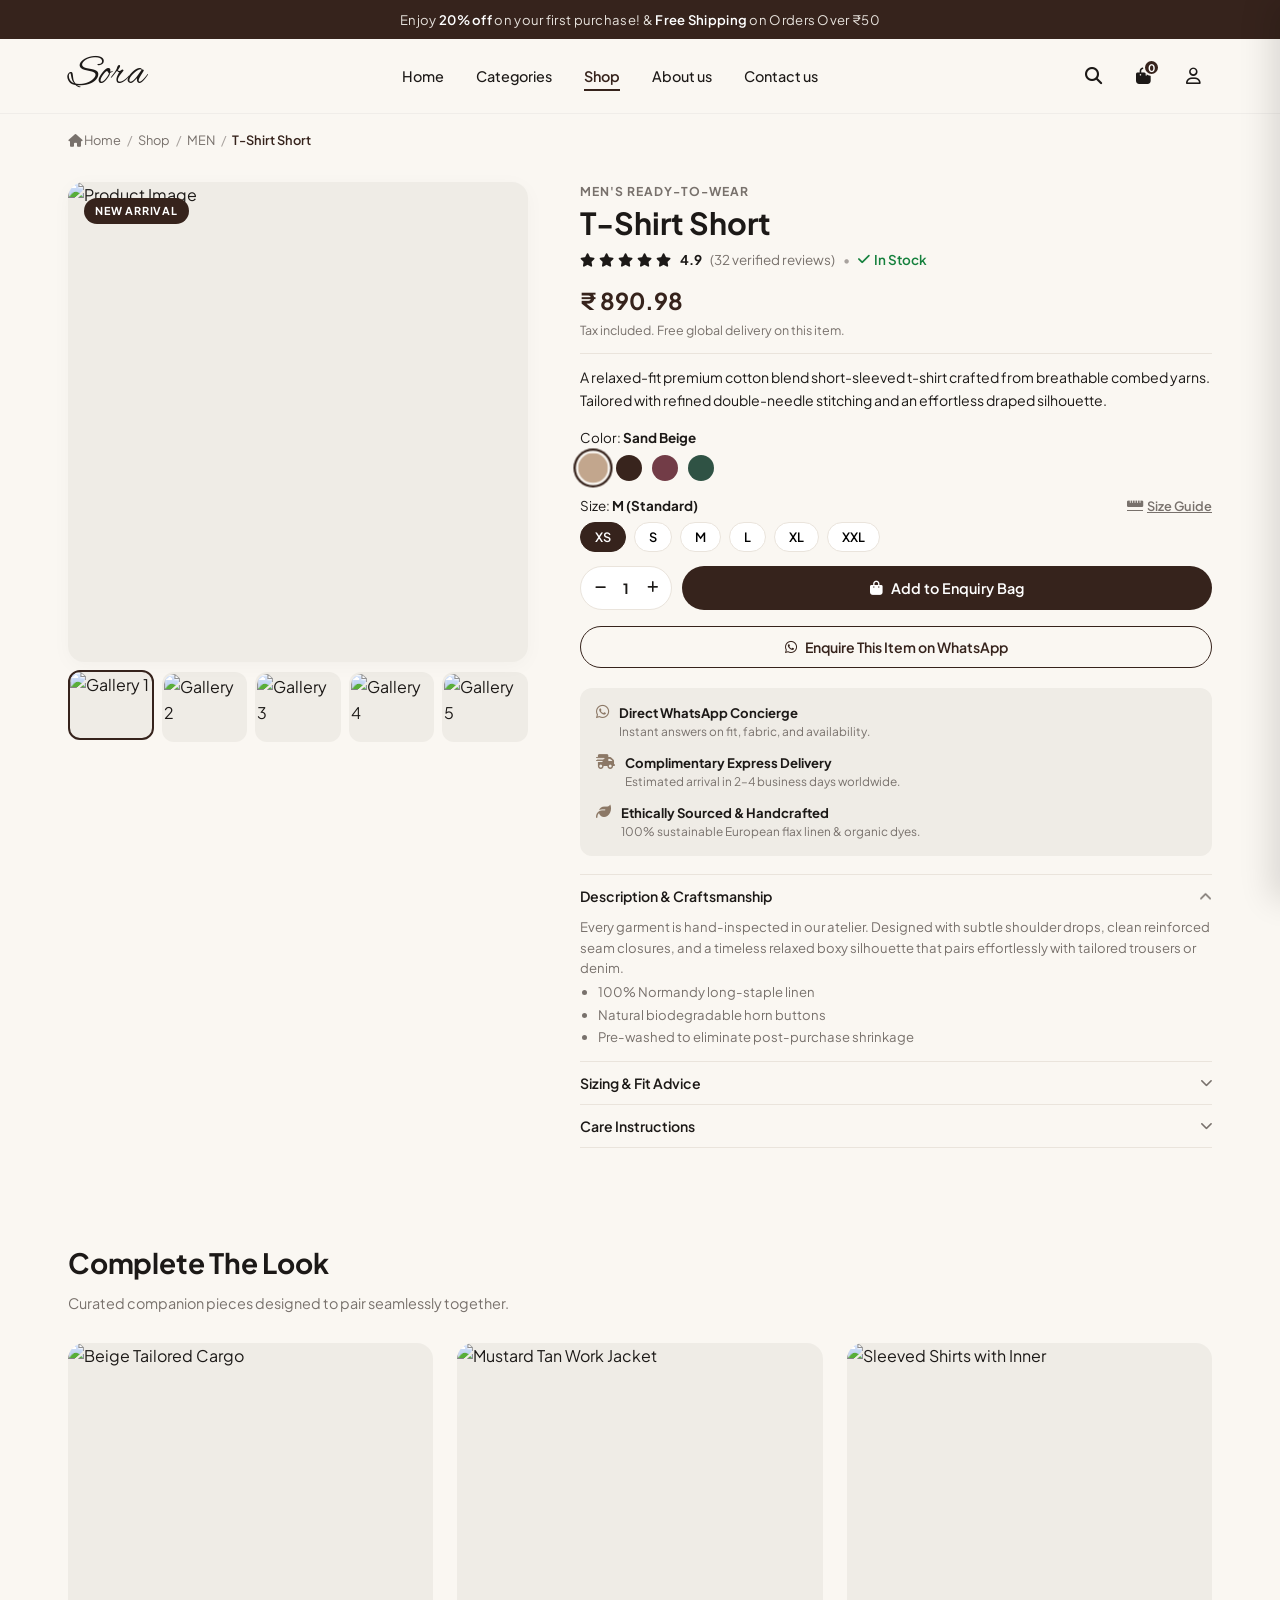
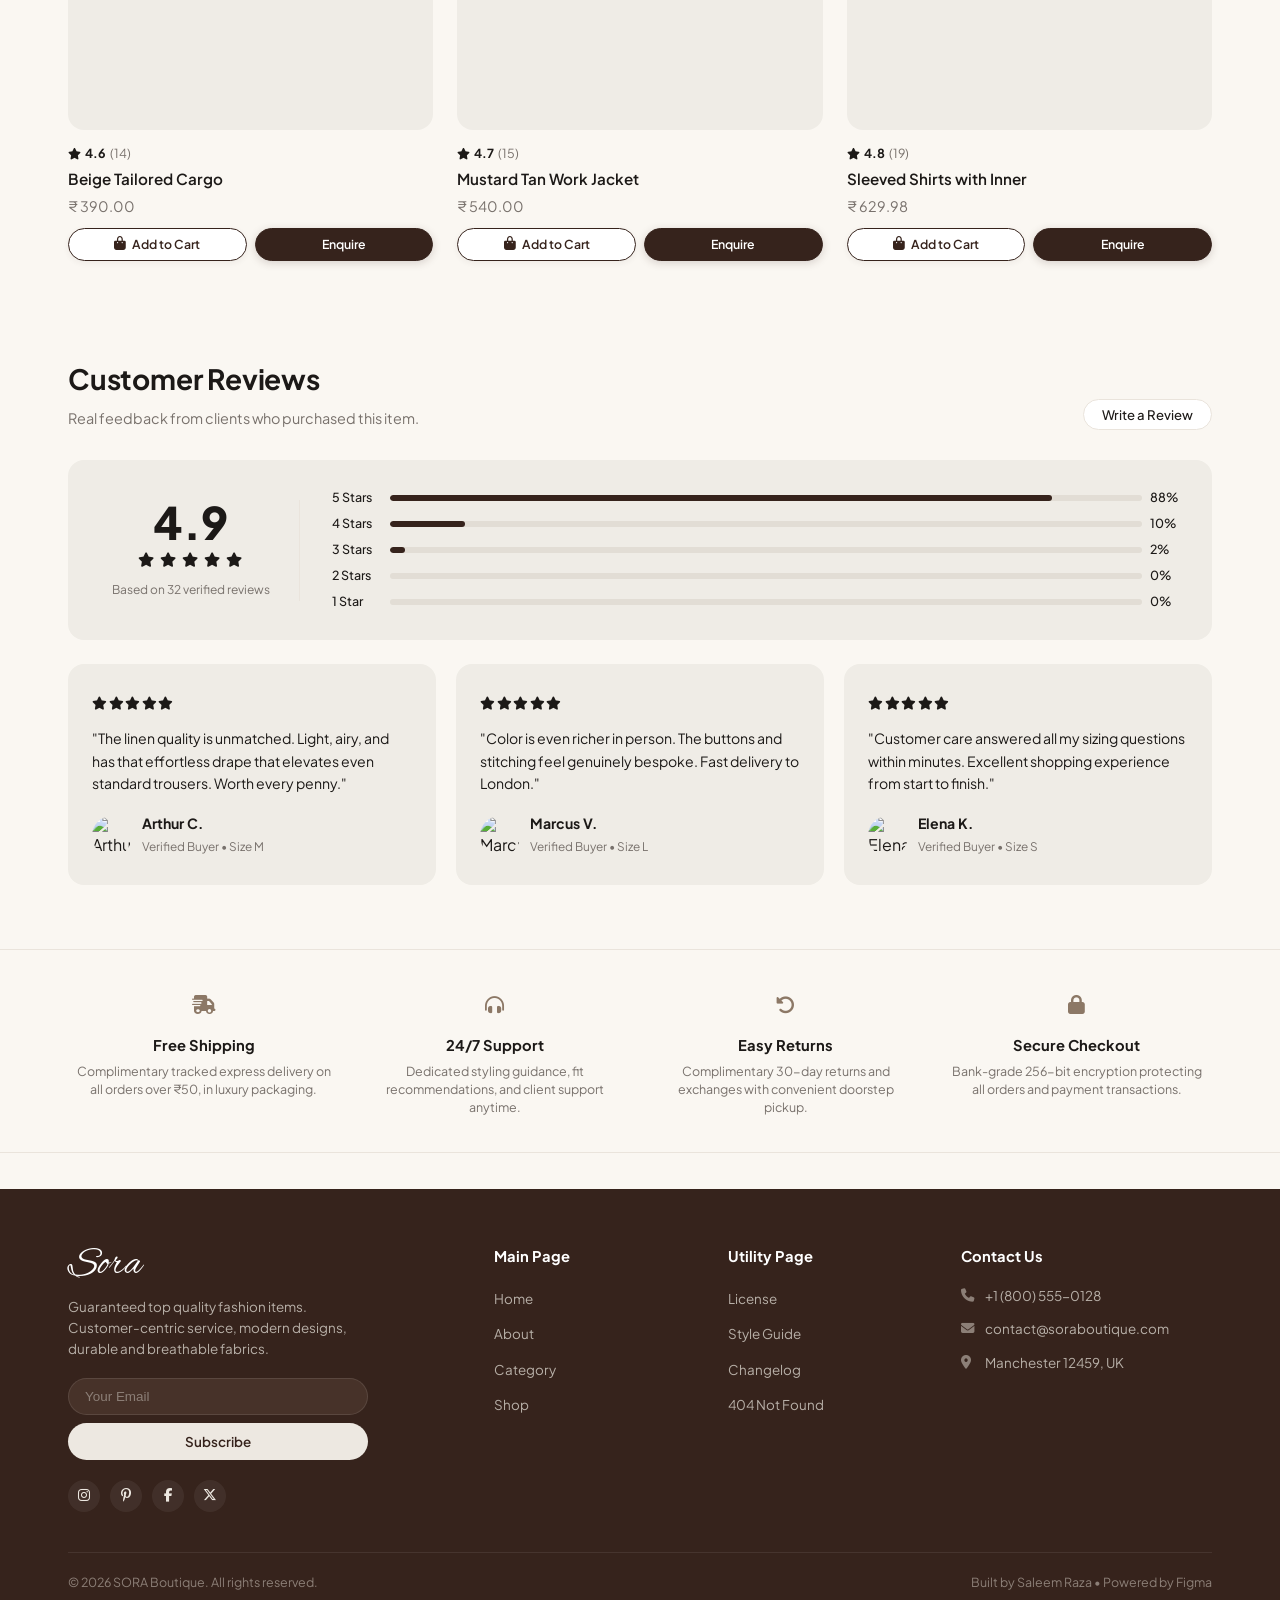
==== product-detail.html @ df6421f4 "Add files via upload" ====
<!DOCTYPE html>
<html lang="en">
<head>
  <meta charset="UTF-8" />
  <meta name="viewport" content="width=device-width, initial-scale=1.0" />
  <title>SORA | Product Details - Modern Apparel Boutique</title>
  
  <!-- Google Fonts: Plus Jakarta Sans & Alex Brush -->
  <link rel="preconnect" href="https://fonts.googleapis.com">
  <link rel="preconnect" href="https://fonts.gstatic.com" crossorigin>
  <link href="https://fonts.googleapis.com/css2?family=Plus+Jakarta+Sans:wght@300;400;500;600;700;800&family=Alex+Brush&display=swap" rel="stylesheet">
  
  <!-- FontAwesome -->
  <link rel="stylesheet" href="https://cdnjs.cloudflare.com/ajax/libs/font-awesome/6.5.1/css/all.min.css" />

  <link rel="stylesheet" href="style.css" />
</head>
<body>

  <!-- ================= TOP ANNOUNCEMENT BAR ================= -->
  <div class="announcement-bar">
    <p>Enjoy <strong>20% off</strong> on your first purchase! & <strong>Free Shipping</strong> on Orders Over ₹50</p>
  </div>

  <!-- ================= NAVBAR ================= -->
  <header class="site-header" id="siteHeader">
    <div class="container header-container">
      <!-- Logo -->
      <a href="index.html" class="brand-logo">
        <span class="logo-script">Sora</span>
      </a>

      <!-- Navigation Links -->
      <nav class="nav-menu" id="navMenu">
        <ul class="nav-list">
          <li><a href="index.html" class="nav-link">Home</a></li>
          <li><a href="shop.html?category=all" class="nav-link">Categories</a></li>
          <li><a href="shop.html" class="nav-link active">Shop</a></li>
          <li><a href="index.html#about" class="nav-link">About us</a></li>
          <li><a href="index.html#contact" class="nav-link">Contact us</a></li>
        </ul>
      </nav>

      <!-- Nav Actions -->
      <div class="header-actions">
        <button class="action-btn" id="searchToggleBtn" title="Search" aria-label="Search">
          <i class="fa-solid fa-magnifying-glass"></i>
        </button>
        <button class="action-btn cart-btn" id="cartToggleBtn" title="Product Enquiry Bag" aria-label="Enquiry Bag">
          <i class="fa-solid fa-bag-shopping"></i>
          <span class="badge-count cart-count" id="cartCountBadge">0</span>
        </button>
        <button class="action-btn" title="Account" aria-label="Account" onclick="showToast('Account portal coming soon')">
          <i class="fa-regular fa-user"></i>
        </button>
        <button class="mobile-menu-toggle" id="mobileMenuToggle" aria-label="Toggle Menu">
          <i class="fa-solid fa-bars"></i>
        </button>
      </div>
    </div>
  </header>

  <main>
    <!-- ================= BREADCRUMBS ================= -->
    <div class="container">
      <div class="breadcrumb pdp-breadcrumb">
        <a href="index.html"><i class="fa-solid fa-house"></i> Home</a>
        <span class="breadcrumb-sep">/</span>
        <a href="shop.html">Shop</a>
        <span class="breadcrumb-sep">/</span>
        <span class="breadcrumb-category" id="pdpBreadcrumbCat">Apparel</span>
        <span class="breadcrumb-sep">/</span>
        <span class="breadcrumb-current" id="pdpBreadcrumbTitle">Product Name</span>
      </div>
    </div>

    <!-- ================= MAIN PRODUCT DETAIL SECTION ================= -->
    <section class="pdp-main-section">
      <div class="container">
        <div class="pdp-layout-grid">
          
          <!-- LEFT: PRODUCT GALLERY -->
          <div class="pdp-gallery">
            <div class="pdp-main-image-wrap">
              <span class="pdp-badge" id="pdpBadge">NEW ARRIVAL</span>
              <img id="pdpMainImage" src="https://images.unsplash.com/photo-1521572267360-ee0c2909d518?auto=format&fit=crop&w=1200&q=85" alt="Product Image" />
            </div>

            <!-- Thumbnail Navigation Strip (5 Images Aligned) -->
            <div class="pdp-thumbnails" id="pdpThumbnails">
              <div class="thumb-item active" onclick="switchMainImage(this, 'https://images.unsplash.com/photo-1521572267360-ee0c2909d518?auto=format&fit=crop&w=1200&q=85')">
                <img src="https://images.unsplash.com/photo-1521572267360-ee0c2909d518?auto=format&fit=crop&w=300&q=80" alt="View 1" />
              </div>
              <div class="thumb-item" onclick="switchMainImage(this, 'https://images.unsplash.com/photo-1527719327859-c6ce80353573?auto=format&fit=crop&w=1200&q=85')">
                <img src="https://images.unsplash.com/photo-1527719327859-c6ce80353573?auto=format&fit=crop&w=300&q=80" alt="View 2" />
              </div>
              <div class="thumb-item" onclick="switchMainImage(this, 'https://images.unsplash.com/photo-1574180566232-aaad1b5b8450?auto=format&fit=crop&w=1200&q=85')">
                <img src="https://images.unsplash.com/photo-1574180566232-aaad1b5b8450?auto=format&fit=crop&w=300&q=80" alt="View 3" />
              </div>
              <div class="thumb-item" onclick="switchMainImage(this, 'https://images.unsplash.com/photo-1521572163474-6864f9cf17ab?auto=format&fit=crop&w=1200&q=85')">
                <img src="https://images.unsplash.com/photo-1521572163474-6864f9cf17ab?auto=format&fit=crop&w=300&q=80" alt="View 4" />
              </div>
              <div class="thumb-item" onclick="switchMainImage(this, 'https://images.unsplash.com/photo-1618354691373-d851c5c3a990?auto=format&fit=crop&w=1200&q=85')">
                <img src="https://images.unsplash.com/photo-1618354691373-d851c5c3a990?auto=format&fit=crop&w=300&q=80" alt="View 5" />
              </div>
            </div>
          </div>

          <!-- RIGHT: PRODUCT INFO & INQUIRY CONTROLS -->
          <div class="pdp-info-panel">
            <span class="pdp-tag-sub" id="pdpCategoryTag">Men's Ready-to-Wear</span>
            <h1 class="pdp-title" id="pdpTitle">T-Shirt Short</h1>

            <div class="pdp-rating-row">
              <div class="pdp-stars">
                <i class="fa-solid fa-star"></i>
                <i class="fa-solid fa-star"></i>
                <i class="fa-solid fa-star"></i>
                <i class="fa-solid fa-star"></i>
                <i class="fa-solid fa-star"></i>
              </div>
              <span class="pdp-rating-score" id="pdpRatingScore">4.9</span>
              <span class="pdp-rating-count" id="pdpRatingCount">(32 verified reviews)</span>
              <span class="pdp-divider">&bull;</span>
              <span class="pdp-in-stock"><i class="fa-solid fa-check"></i> In Stock</span>
            </div>

            <div class="pdp-price-wrap">
              <span class="pdp-current-price" id="pdpPrice">₹ 890.98</span>
              <span class="pdp-tax-note">Tax included. Free global delivery on this item.</span>
            </div>

            <p class="pdp-description" id="pdpDescription">
              A relaxed-fit linen blend short-sleeved shirt crafted from premium breathable yarns with custom horn buttons. Tailored with refined double-needle stitching and an effortless draped silhouette.
            </p>

            <!-- Color Options -->
            <div class="pdp-option-section">
              <div class="option-header">
                <label>Color: <strong id="pdpSelectedColorName">Sand Earth</strong></label>
              </div>
              <div class="pdp-color-swatches" id="pdpColorSwatches">
                <button class="color-swatch-btn active" style="background-color: #C2A68D;" title="Sand Earth" onclick="selectPdpColor(this, 'Sand Earth')"></button>
                <button class="color-swatch-btn" style="background-color: #38241D;" title="Espresso Brown" onclick="selectPdpColor(this, 'Espresso Brown')"></button>
                <button class="color-swatch-btn" style="background-color: #723C47;" title="Mulberry Plum" onclick="selectPdpColor(this, 'Mulberry Plum')"></button>
                <button class="color-swatch-btn" style="background-color: #2F5244;" title="Forest Sage" onclick="selectPdpColor(this, 'Forest Sage')"></button>
              </div>
            </div>

            <!-- Size Options -->
            <div class="pdp-option-section">
              <div class="option-header">
                <label>Size: <strong id="pdpSelectedSizeLabel">M (Standard)</strong></label>
                <button class="size-guide-trigger" onclick="openSizeGuideModal()">
                  <i class="fa-solid fa-ruler-horizontal"></i> Size Guide
                </button>
              </div>
              <div class="pdp-size-picker" id="pdpSizePicker">
                <button class="size-btn" onclick="selectPdpSize(this, 'XS')">XS</button>
                <button class="size-btn" onclick="selectPdpSize(this, 'S')">S</button>
                <button class="size-btn active" onclick="selectPdpSize(this, 'M')">M</button>
                <button class="size-btn" onclick="selectPdpSize(this, 'L')">L</button>
                <button class="size-btn" onclick="selectPdpSize(this, 'XL')">XL</button>
                <button class="size-btn" onclick="selectPdpSize(this, 'XXL')">XXL</button>
              </div>
            </div>

            <!-- Quantity & Add to Cart Controls -->
            <div class="pdp-actions-row">
              <div class="pdp-qty-wrapper">
                <button class="pdp-qty-btn" onclick="changePdpQty(-1)"><i class="fa-solid fa-minus"></i></button>
                <span class="pdp-qty-val" id="pdpQtyVal">1</span>
                <button class="pdp-qty-btn" onclick="changePdpQty(1)"><i class="fa-solid fa-plus"></i></button>
              </div>

              <button class="btn btn-dark-pill pdp-add-cart-btn" onclick="handlePdpAddToCart()">
                <i class="fa-solid fa-bag-shopping"></i> Add to Enquiry Bag
              </button>
            </div>

            <button class="btn btn-outline-dark-pill pdp-whatsapp-btn" style="width: 100%;" onclick="handlePdpWhatsAppInquiry()">
              <i class="fa-brands fa-whatsapp"></i> Enquire This Item on WhatsApp
            </button>

            <!-- Trust Highlights -->
            <div class="pdp-trust-box" style="margin-top: 20px;">
              <div class="trust-item">
                <i class="fa-brands fa-whatsapp"></i>
                <div>
                  <strong>Direct WhatsApp Concierge</strong>
                  <p>Instant answers on fit, fabric, and availability.</p>
                </div>
              </div>
              <div class="trust-item">
                <i class="fa-solid fa-truck-fast"></i>
                <div>
                  <strong>Complimentary Express Delivery</strong>
                  <p>Estimated arrival in 2–4 business days worldwide.</p>
                </div>
              </div>
              <div class="trust-item">
                <i class="fa-solid fa-leaf"></i>
                <div>
                  <strong>Ethically Sourced & Handcrafted</strong>
                  <p>100% sustainable European flax linen & organic dyes.</p>
                </div>
              </div>
            </div>

            <!-- Accordion Details -->
            <div class="pdp-accordions">
              <div class="accordion-item active">
                <button class="accordion-header" onclick="toggleAccordion(this)">
                  <span>Description & Craftsmanship</span>
                  <i class="fa-solid fa-chevron-down"></i>
                </button>
                <div class="accordion-body">
                  <p>Every garment is hand-inspected in our atelier. Designed with subtle shoulder drops, clean reinforced seam closures, and a timeless relaxed boxy silhouette that pairs effortlessly with tailored trousers or denim.</p>
                  <ul>
                    <li>100% Normandy long-staple linen</li>
                    <li>Natural biodegradable horn buttons</li>
                    <li>Pre-washed to eliminate post-purchase shrinkage</li>
                  </ul>
                </div>
              </div>

              <div class="accordion-item">
                <button class="accordion-header" onclick="toggleAccordion(this)">
                  <span>Sizing & Fit Advice</span>
                  <i class="fa-solid fa-chevron-down"></i>
                </button>
                <div class="accordion-body">
                  <p>Designed for a relaxed, easy drape. If you prefer a tailored slim profile, we suggest sizing down one size. Model is 6'1" (185 cm) with a 38" chest and wears size Medium.</p>
                </div>
              </div>

              <div class="accordion-item">
                <button class="accordion-header" onclick="toggleAccordion(this)">
                  <span>Care Instructions</span>
                  <i class="fa-solid fa-chevron-down"></i>
                </button>
                <div class="accordion-body">
                  <p>Machine wash cold on gentle cycle with neutral detergent. Hang or flat dry in shade. Light steam iron while slightly damp for crisp luxury finish.</p>
                </div>
              </div>
            </div>

          </div>
        </div>
      </div>
    </section>

    <!-- ================= COMPLETE THE LOOK ================= -->
    <section class="section complete-look-section">
      <div class="container">
        <div class="section-header-left">
          <h2 class="section-title">Complete The Look</h2>
          <p class="section-subtitle-left">Curated companion pieces designed to pair seamlessly together.</p>
        </div>

        <div class="product-grid product-grid-3">
          <!-- Companion 1 -->
          <div class="product-card" onclick="location.href='product-detail.html?id=7'">
            <div class="product-img-wrapper">
              <img src="https://images.unsplash.com/photo-1475180098004-ca77a66827be?auto=format&fit=crop&w=800&q=80" alt="Beige Tailored Cargo" loading="lazy" />
            </div>
            <div class="product-info">
              <div class="product-rating">
                <i class="fa-solid fa-star"></i>
                <strong>4.6</strong>
                <span>(14)</span>
              </div>
              <h3 class="product-title">Beige Tailored Cargo</h3>
              <p class="product-price">₹ 390.00</p>
              <div class="product-card-actions">
                <button class="btn-card-action btn-card-cart" onclick="event.stopPropagation(); addToCart(7);" title="Add to Cart">
                  <i class="fa-solid fa-bag-shopping"></i> Add to Cart
                </button>
                <button class="btn-card-action btn-card-buy btn-card-whatsapp" onclick="event.stopPropagation(); inquireSingleProductWhatsApp(7);" title="Enquire">
                  Enquire
                </button>
              </div>
            </div>
          </div>

          <!-- Companion 2 -->
          <div class="product-card" onclick="location.href='product-detail.html?id=5'">
            <div class="product-img-wrapper">
              <img src="https://images.unsplash.com/photo-1544441893-675973e31985?auto=format&fit=crop&w=800&q=80" alt="Mustard Tan Work Jacket" loading="lazy" />
            </div>
            <div class="product-info">
              <div class="product-rating">
                <i class="fa-solid fa-star"></i>
                <strong>4.7</strong>
                <span>(15)</span>
              </div>
              <h3 class="product-title">Mustard Tan Work Jacket</h3>
              <p class="product-price">₹ 540.00</p>
              <div class="product-card-actions">
                <button class="btn-card-action btn-card-cart" onclick="event.stopPropagation(); addToCart(5);" title="Add to Cart">
                  <i class="fa-solid fa-bag-shopping"></i> Add to Cart
                </button>
                <button class="btn-card-action btn-card-buy btn-card-whatsapp" onclick="event.stopPropagation(); inquireSingleProductWhatsApp(5);" title="Enquire">
                  Enquire
                </button>
              </div>
            </div>
          </div>

          <!-- Companion 3 -->
          <div class="product-card" onclick="location.href='product-detail.html?id=3'">
            <div class="product-img-wrapper">
              <img src="https://images.unsplash.com/photo-1596755094514-f87e34085b2c?auto=format&fit=crop&w=800&q=80" alt="Sleeved Shirts with Inner" loading="lazy" />
            </div>
            <div class="product-info">
              <div class="product-rating">
                <i class="fa-solid fa-star"></i>
                <strong>4.8</strong>
                <span>(19)</span>
              </div>
              <h3 class="product-title">Sleeved Shirts with Inner</h3>
              <p class="product-price">₹ 629.98</p>
              <div class="product-card-actions">
                <button class="btn-card-action btn-card-cart" onclick="event.stopPropagation(); addToCart(3);" title="Add to Cart">
                  <i class="fa-solid fa-bag-shopping"></i> Add to Cart
                </button>
                <button class="btn-card-action btn-card-buy btn-card-whatsapp" onclick="event.stopPropagation(); inquireSingleProductWhatsApp(3);" title="Enquire">
                  Enquire
                </button>
              </div>
            </div>
          </div>
        </div>
      </div>
    </section>

    <!-- ================= CUSTOMER REVIEWS ================= -->
    <section class="section reviews-section">
      <div class="container">
        <div class="section-header-split">
          <div>
            <h2 class="section-title">Customer Reviews</h2>
            <p class="section-subtitle-left">Real feedback from clients who purchased this item.</p>
          </div>
          <button class="btn-pill-outline-sm" onclick="showToast('Review form is opening...')">Write a Review</button>
        </div>

        <div class="reviews-summary-card">
          <div class="overall-rating-box">
            <span class="big-score">4.9</span>
            <div class="stars-gold">
              <i class="fa-solid fa-star"></i>
              <i class="fa-solid fa-star"></i>
              <i class="fa-solid fa-star"></i>
              <i class="fa-solid fa-star"></i>
              <i class="fa-solid fa-star"></i>
            </div>
            <span class="total-rating-sub">Based on 32 verified reviews</span>
          </div>

          <div class="rating-breakdown-bars">
            <div class="bar-row">
              <span>5 Stars</span>
              <div class="progress-track"><div class="progress-fill" style="width: 88%;"></div></div>
              <span>88%</span>
            </div>
            <div class="bar-row">
              <span>4 Stars</span>
              <div class="progress-track"><div class="progress-fill" style="width: 10%;"></div></div>
              <span>10%</span>
            </div>
            <div class="bar-row">
              <span>3 Stars</span>
              <div class="progress-track"><div class="progress-fill" style="width: 2%;"></div></div>
              <span>2%</span>
            </div>
            <div class="bar-row">
              <span>2 Stars</span>
              <div class="progress-track"><div class="progress-fill" style="width: 0%;"></div></div>
              <span>0%</span>
            </div>
            <div class="bar-row">
              <span>1 Star</span>
              <div class="progress-track"><div class="progress-fill" style="width: 0%;"></div></div>
              <span>0%</span>
            </div>
          </div>
        </div>

        <div class="testimonial-grid" style="margin-top: 24px;">
          <div class="testimonial-card">
            <div class="stars">
              <i class="fa-solid fa-star"></i><i class="fa-solid fa-star"></i><i class="fa-solid fa-star"></i><i class="fa-solid fa-star"></i><i class="fa-solid fa-star"></i>
            </div>
            <p class="testimonial-text">"The linen quality is unmatched. Light, airy, and has that effortless drape that elevates even standard trousers. Worth every penny."</p>
            <div class="testimonial-author">
              <img src="https://images.unsplash.com/photo-1534528741775-53994a69daeb?auto=format&fit=crop&w=120&q=80" alt="Arthur C." class="author-avatar" />
              <div class="author-details">
                <h5 class="author-name">Arthur C.</h5>
                <span class="author-role">Verified Buyer &bull; Size M</span>
              </div>
            </div>
          </div>

          <div class="testimonial-card">
            <div class="stars">
              <i class="fa-solid fa-star"></i><i class="fa-solid fa-star"></i><i class="fa-solid fa-star"></i><i class="fa-solid fa-star"></i><i class="fa-solid fa-star"></i>
            </div>
            <p class="testimonial-text">"Color is even richer in person. The buttons and stitching feel genuinely bespoke. Fast delivery to London."</p>
            <div class="testimonial-author">
              <img src="https://images.unsplash.com/photo-1507003211169-0a1dd7228f2d?auto=format&fit=crop&w=120&q=80" alt="Marcus V." class="author-avatar" />
              <div class="author-details">
                <h5 class="author-name">Marcus V.</h5>
                <span class="author-role">Verified Buyer &bull; Size L</span>
              </div>
            </div>
          </div>

          <div class="testimonial-card">
            <div class="stars">
              <i class="fa-solid fa-star"></i><i class="fa-solid fa-star"></i><i class="fa-solid fa-star"></i><i class="fa-solid fa-star"></i><i class="fa-solid fa-star"></i>
            </div>
            <p class="testimonial-text">"Customer care answered all my sizing questions within minutes. Excellent shopping experience from start to finish."</p>
            <div class="testimonial-author">
              <img src="https://images.unsplash.com/photo-1544005313-94ddf0286df2?auto=format&fit=crop&w=120&q=80" alt="Elena K." class="author-avatar" />
              <div class="author-details">
                <h5 class="author-name">Elena K.</h5>
                <span class="author-role">Verified Buyer &bull; Size S</span>
              </div>
            </div>
          </div>
        </div>

      </div>
    </section>

    <!-- ================= FEATURES BAR ================= -->
    <section class="features-section">
      <div class="container">
        <div class="features-grid">
          <div class="feature-item">
            <div class="feature-icon"><i class="fa-solid fa-truck-fast"></i></div>
            <h4 class="feature-title">Free Shipping</h4>
            <p class="feature-desc">Complimentary tracked express delivery on all orders over ₹50, in luxury packaging.</p>
          </div>
          <div class="feature-item">
            <div class="feature-icon"><i class="fa-solid fa-headphones-simple"></i></div>
            <h4 class="feature-title">24/7 Support</h4>
            <p class="feature-desc">Dedicated styling guidance, fit recommendations, and client support anytime.</p>
          </div>
          <div class="feature-item">
            <div class="feature-icon"><i class="fa-solid fa-rotate-left"></i></div>
            <h4 class="feature-title">Easy Returns</h4>
            <p class="feature-desc">Complimentary 30-day returns and exchanges with convenient doorstep pickup.</p>
          </div>
          <div class="feature-item">
            <div class="feature-icon"><i class="fa-solid fa-lock"></i></div>
            <h4 class="feature-title">Secure Checkout</h4>
            <p class="feature-desc">Bank-grade 256-bit encryption protecting all orders and payment transactions.</p>
          </div>
        </div>
      </div>
    </section>
  </main>

  <!-- ================= SIZE GUIDE MODAL ================= -->
  <div class="modal-overlay" id="sizeGuideOverlay" onclick="closeSizeGuideModal()"></div>
  <div class="size-guide-modal" id="sizeGuideModal">
    <button class="modal-close-btn" onclick="closeSizeGuideModal()"><i class="fa-solid fa-xmark"></i></button>
    <h3>Size & Fit Guide</h3>
    <p class="size-guide-sub" style="font-size: 0.8rem; color: var(--color-text-muted);">All measurements are provided in inches (and cm equivalent).</p>
    
    <div class="table-responsive">
      <table class="size-chart-table">
        <thead>
          <tr>
            <th>Size</th>
            <th>Chest (in)</th>
            <th>Shoulder (in)</th>
            <th>Length (in)</th>
            <th>Sleeve (in)</th>
          </tr>
        </thead>
        <tbody>
          <tr>
            <td><strong>XS</strong></td>
            <td>36 - 38</td>
            <td>17.0</td>
            <td>27.5</td>
            <td>8.5</td>
          </tr>
          <tr>
            <td><strong>S</strong></td>
            <td>38 - 40</td>
            <td>17.5</td>
            <td>28.0</td>
            <td>9.0</td>
          </tr>
          <tr class="highlight-row">
            <td><strong>M (Model)</strong></td>
            <td>40 - 42</td>
            <td>18.2</td>
            <td>28.5</td>
            <td>9.2</td>
          </tr>
          <tr>
            <td><strong>L</strong></td>
            <td>42 - 44</td>
            <td>19.0</td>
            <td>29.2</td>
            <td>9.5</td>
          </tr>
          <tr>
            <td><strong>XL</strong></td>
            <td>44 - 46</td>
            <td>19.8</td>
            <td>30.0</td>
            <td>9.8</td>
          </tr>
          <tr>
            <td><strong>XXL</strong></td>
            <td>46 - 48</td>
            <td>20.5</td>
            <td>30.5</td>
            <td>10.0</td>
          </tr>
        </tbody>
      </table>
    </div>

    <div class="size-measure-tips">
      <h4>How to Measure</h4>
      <p><strong>Chest:</strong> Measure around the fullest part of your chest, keeping tape measure horizontal.</p>
      <p><strong>Length:</strong> Measure from the highest point of the shoulder down to the bottom hemline.</p>
    </div>
  </div>

  <!-- ================= FOOTER ================= -->
  <footer class="site-footer" id="contact">
    <div class="container">
      <div class="footer-top-grid">
        <div class="footer-col-main">
          <a href="index.html" class="footer-logo">
            <span class="logo-script">Sora</span>
          </a>
          <p class="footer-desc">
            Guaranteed top quality fashion items. Customer-centric service, modern designs, durable and breathable fabrics.
          </p>
          <form class="newsletter-form" onsubmit="handleSubscribe(event)">
            <input type="email" placeholder="Your Email" class="newsletter-input" required />
            <button type="submit" class="btn btn-newsletter">Subscribe</button>
          </form>
          <div class="footer-socials">
            <a href="#" aria-label="Instagram"><i class="fa-brands fa-instagram"></i></a>
            <a href="#" aria-label="Pinterest"><i class="fa-brands fa-pinterest-p"></i></a>
            <a href="#" aria-label="Facebook"><i class="fa-brands fa-facebook-f"></i></a>
            <a href="#" aria-label="Twitter"><i class="fa-brands fa-x-twitter"></i></a>
          </div>
        </div>

        <div class="footer-col">
          <h4 class="footer-heading">Main Page</h4>
          <ul class="footer-links">
            <li><a href="index.html">Home</a></li>
            <li><a href="index.html#about">About</a></li>
            <li><a href="shop.html">Category</a></li>
            <li><a href="shop.html">Shop</a></li>
          </ul>
        </div>

        <div class="footer-col">
          <h4 class="footer-heading">Utility Page</h4>
          <ul class="footer-links">
            <li><a href="#">License</a></li>
            <li><a href="#">Style Guide</a></li>
            <li><a href="#">Changelog</a></li>
            <li><a href="#">404 Not Found</a></li>
          </ul>
        </div>

        <div class="footer-col">
          <h4 class="footer-heading">Contact Us</h4>
          <ul class="footer-contact-list">
            <li><i class="fa-solid fa-phone"></i> +1 (800) 555-0128</li>
            <li><i class="fa-solid fa-envelope"></i> contact@soraboutique.com</li>
            <li><i class="fa-solid fa-location-dot"></i> Manchester 12459, UK</li>
          </ul>
        </div>
      </div>

      <div class="footer-bottom">
        <p class="copyright">© 2026 SORA Boutique. All rights reserved.</p>
        <p class="credits">Built by Saleem Raza &bull; Powered by Figma</p>
      </div>
    </div>
  </footer>

  <!-- ================= SLIDE-OVER ENQUIRY DRAWER ================= -->
  <div class="cart-drawer-overlay" id="cartOverlay" onclick="closeCart()"></div>
  <div class="cart-drawer" id="cartDrawer">
    <div class="cart-header">
      <div class="cart-title-wrap">
        <i class="fa-solid fa-bag-shopping"></i>
        <h3>Product Enquiry Bag (<span id="cartDrawerCount">0</span>)</h3>
      </div>
      <button class="close-drawer-btn" onclick="closeCart()" aria-label="Close cart">
        <i class="fa-solid fa-xmark"></i>
      </button>
    </div>

    <div class="cart-items-container" id="cartItemsContainer">
      <div class="cart-empty-state">
        <i class="fa-solid fa-bag-shopping empty-icon"></i>
        <p>Your enquiry bag is empty.</p>
        <button class="btn btn-dark-pill" onclick="closeCart()">Explore Collection</button>
      </div>
    </div>

    <div class="cart-footer" id="cartFooter">
      <div class="cart-subtotal-row">
        <span>Estimated Total</span>
        <span class="subtotal-amount" id="cartSubtotal">₹0.00</span>
      </div>
      <p class="shipping-note">All items and pricing will be compiled directly into a WhatsApp enquiry.</p>
      <button class="btn btn-whatsapp-inquiry" onclick="inquireAllWhatsApp()">
        <i class="fa-brands fa-whatsapp"></i> Enquire All on WhatsApp
      </button>
      <button class="clear-cart-btn" onclick="clearCart()">Empty Enquiry Bag</button>
    </div>
  </div>

  <!-- ================= QUICK VIEW MODAL ================= -->
  <div class="modal-overlay" id="quickViewOverlay" onclick="closeQuickView()"></div>
  <div class="quick-view-modal" id="quickViewModal">
    <button class="modal-close-btn" onclick="closeQuickView()"><i class="fa-solid fa-xmark"></i></button>
    <div class="quick-view-content" id="quickViewBody"></div>
  </div>

  <!-- ================= SEARCH OVERLAY MODAL ================= -->
  <div class="search-overlay" id="searchOverlay">
    <div class="search-container">
      <div class="search-header">
        <div class="search-input-box">
          <i class="fa-solid fa-magnifying-glass"></i>
          <input type="text" id="searchInput" placeholder="Search clothes, shirts, collections..." autofocus />
        </div>
        <button class="search-close-btn" onclick="closeSearch()"><i class="fa-solid fa-xmark"></i></button>
      </div>
      <div class="search-results" id="searchResults">
        <p class="search-hint">Type to search latest apparel and styles...</p>
      </div>
    </div>
  </div>

  <!-- ================= TOAST NOTIFICATION ================= -->
  <div class="toast-notification" id="toastNotification">
    <i class="fa-solid fa-check-circle toast-icon"></i>
    <span id="toastMessage">Item added to your bag</span>
  </div>

  <script src="script.js"></script>
</body>
</html>
---- style.css ----
/* ===================================================
   SORA - Modern Boutique & Fashion Store
   Design DNA: Warm Cream & Espresso Luxury Palette
   =================================================== */

:root {
  /* Color Palette */
  --bg-body: #FAF7F2;
  --bg-card: #EFECE6;
  --bg-card-hover: #E8E3DA;
  --bg-pill: rgba(255, 255, 255, 0.94);
  --color-primary-dark: #36231C;
  --color-dark-hover: #4D3328;
  --color-text-main: #1C1917;
  --color-text-muted: #78716C;
  --color-text-light: #A8A29E;
  --color-accent: #C5A880;
  --color-white: #FFFFFF;
  --color-border: #E5DFC5;
  --color-border-subtle: #EAE4DC;
  --footer-bg: #36231C;
  --footer-text: #D6CFC7;
  --footer-input-bg: #473229;

  /* Typography */
  --font-main: 'Plus Jakarta Sans', -apple-system, BlinkMacSystemFont, 'Segoe UI', Roboto, sans-serif;
  --font-script: 'Alex Brush', cursive;

  /* Spacing & Layout */
  --container-max: 1200px;
  --radius-lg: 16px;
  --radius-md: 12px;
  --radius-sm: 8px;
  --radius-pill: 9999px;
  --transition: all 0.25s cubic-bezier(0.25, 0.8, 0.25, 1);
  --shadow-subtle: 0 4px 20px rgba(0, 0, 0, 0.03);
  --shadow-hover: 0 10px 25px rgba(0, 0, 0, 0.06);
}

/* ================= RESET & BASE ================= */
* {
  margin: 0;
  padding: 0;
  box-sizing: border-box;
}

html {
  scroll-behavior: smooth;
  font-size: 16px;
}

body {
  font-family: var(--font-main);
  background-color: var(--bg-body);
  color: var(--color-text-main);
  line-height: 1.6;
  -webkit-font-smoothing: antialiased;
  -moz-osx-font-smoothing: grayscale;
  overflow-x: hidden;
}

img {
  max-width: 100%;
  height: auto;
  display: block;
}

a {
  color: inherit;
  text-decoration: none;
  transition: var(--transition);
}

button {
  font-family: inherit;
  border: none;
  outline: none;
  background: none;
  cursor: pointer;
  transition: var(--transition);
}

.container {
  max-width: var(--container-max);
  margin: 0 auto;
  padding: 0 28px;
}

/* ================= ANNOUNCEMENT BAR ================= */
.announcement-bar {
  background-color: var(--color-primary-dark);
  color: #E7E2DC;
  text-align: center;
  padding: 9px 16px;
  font-size: 0.82rem;
  letter-spacing: 0.3px;
  font-weight: 400;
}

.announcement-bar strong {
  color: var(--color-white);
  font-weight: 600;
}

/* ================= HEADER & NAV ================= */
.site-header {
  position: sticky;
  top: 0;
  z-index: 100;
  background-color: var(--bg-body);
  border-bottom: 1px solid rgba(0, 0, 0, 0.04);
  transition: background-color 0.3s ease, box-shadow 0.3s ease;
}

.site-header.scrolled {
  background-color: rgba(250, 247, 242, 0.96);
  backdrop-filter: blur(12px);
  box-shadow: 0 4px 20px rgba(0, 0, 0, 0.04);
}

.header-container {
  display: flex;
  align-items: center;
  justify-content: space-between;
  height: 74px;
}

/* Logo */
.brand-logo {
  display: flex;
  align-items: center;
  text-decoration: none;
}

.logo-script {
  font-family: var(--font-script);
  font-size: 2.6rem;
  color: var(--color-text-main);
  line-height: 1;
}

/* Navigation Menu */
.nav-menu .nav-list {
  display: flex;
  list-style: none;
  gap: 32px;
  align-items: center;
}

.nav-link {
  font-size: 0.9rem;
  font-weight: 500;
  color: var(--color-text-main);
  position: relative;
  padding: 6px 0;
}

.nav-link:hover,
.nav-link.active {
  color: var(--color-primary-dark);
  font-weight: 600;
}

.nav-link::after {
  content: '';
  position: absolute;
  bottom: 0;
  left: 0;
  width: 0%;
  height: 2px;
  background-color: var(--color-primary-dark);
  transition: width 0.25s ease;
}

.nav-link:hover::after,
.nav-link.active::after {
  width: 100%;
}

/* Header Action Icons */
.header-actions {
  display: flex;
  align-items: center;
  gap: 12px;
}

.action-btn {
  font-size: 1.05rem;
  color: var(--color-text-main);
  position: relative;
  width: 38px;
  height: 38px;
  display: flex;
  align-items: center;
  justify-content: center;
  border-radius: 50%;
  transition: background-color 0.2s, color 0.2s;
}

.action-btn:hover {
  background-color: var(--bg-card);
  color: var(--color-primary-dark);
}

.badge-count {
  position: absolute;
  top: 2px;
  right: 2px;
  background-color: var(--color-primary-dark);
  color: var(--color-white);
  font-size: 0.65rem;
  font-weight: 700;
  width: 17px;
  height: 17px;
  border-radius: 50%;
  display: flex;
  align-items: center;
  justify-content: center;
  border: 2px solid var(--bg-body);
}

.mobile-menu-toggle {
  display: none;
  font-size: 1.25rem;
  color: var(--color-text-main);
  padding: 6px;
}

/* ================= HERO SECTION ================= */
.hero-section {
  padding: 20px 0 36px;
}

.hero-banner {
  position: relative;
  border-radius: var(--radius-lg);
  overflow: hidden;
  min-height: 480px;
  display: flex;
  align-items: center;
  justify-content: center;
  text-align: center;
  background-image: url('https://images.unsplash.com/photo-1490481651871-ab68de25d43d?auto=format&fit=crop&w=1800&q=85');
  background-size: cover;
  background-position: center 30%;
  box-shadow: var(--shadow-subtle);
}

.hero-overlay {
  position: absolute;
  inset: 0;
  background: linear-gradient(
    180deg,
    rgba(35, 24, 18, 0.42) 0%,
    rgba(35, 24, 18, 0.62) 100%
  );
}

.hero-content {
  position: relative;
  z-index: 2;
  max-width: 660px;
  padding: 40px 24px;
  color: var(--color-white);
}

.hero-title {
  font-size: 2.8rem;
  font-weight: 700;
  letter-spacing: 1.5px;
  text-transform: uppercase;
  margin-bottom: 14px;
  line-height: 1.15;
}

.hero-subtitle {
  font-size: 0.95rem;
  font-weight: 400;
  line-height: 1.6;
  color: #EDE8E1;
  margin-bottom: 28px;
}

.hero-buttons {
  display: flex;
  justify-content: center;
  gap: 14px;
  flex-wrap: wrap;
}

/* ================= BUTTONS ================= */
.btn {
  display: inline-flex;
  align-items: center;
  justify-content: center;
  gap: 8px;
  padding: 11px 28px;
  font-size: 0.88rem;
  font-weight: 600;
  border-radius: var(--radius-pill);
  transition: var(--transition);
  text-align: center;
  cursor: pointer;
}

.btn-light-pill {
  background-color: var(--color-white);
  color: var(--color-primary-dark);
}

.btn-light-pill:hover {
  background-color: #F0EBE3;
  transform: translateY(-2px);
}

.btn-outline-pill {
  background-color: transparent;
  color: var(--color-white);
  border: 1.2px solid rgba(255, 255, 255, 0.85);
}

.btn-outline-pill:hover {
  background-color: var(--color-white);
  color: var(--color-primary-dark);
  transform: translateY(-2px);
}

.btn-dark-pill {
  background-color: var(--color-primary-dark);
  color: var(--color-white);
}

.btn-dark-pill:hover {
  background-color: var(--color-dark-hover);
  transform: translateY(-2px);
}

.btn-outline-dark-pill {
  background-color: transparent;
  color: var(--color-primary-dark);
  border: 1.2px solid var(--color-primary-dark);
}

.btn-outline-dark-pill:hover {
  background-color: var(--color-primary-dark);
  color: var(--color-white);
  transform: translateY(-2px);
}

.btn-pill-outline-sm {
  border: 1px solid var(--color-border-subtle);
  background-color: var(--color-white);
  color: var(--color-text-main);
  padding: 6px 18px;
  font-size: 0.82rem;
  font-weight: 500;
  border-radius: var(--radius-pill);
  display: inline-flex;
  align-items: center;
  gap: 6px;
}

.btn-pill-outline-sm:hover {
  border-color: var(--color-primary-dark);
  background-color: var(--color-primary-dark);
  color: var(--color-white);
}

/* ================= SECTION HEADERS ================= */
.section {
  padding: 48px 0;
}

.section-title {
  font-size: 1.75rem;
  font-weight: 700;
  color: var(--color-text-main);
  letter-spacing: -0.2px;
  margin-bottom: 6px;
}

.section-subtitle {
  font-size: 0.9rem;
  color: var(--color-text-muted);
  max-width: 540px;
  margin: 0 auto;
}

.section-subtitle-left {
  font-size: 0.9rem;
  color: var(--color-text-muted);
  max-width: 520px;
  margin-top: 4px;
}

.section-header-left {
  margin-bottom: 28px;
}

.section-header-center {
  text-align: center;
  margin-bottom: 32px;
}

.section-header-split {
  display: flex;
  align-items: flex-end;
  justify-content: space-between;
  margin-bottom: 30px;
  gap: 20px;
}

/* ================= PRODUCT GRID & CARDS ================= */
.product-grid {
  display: grid;
  gap: 24px;
}

.product-grid-3 {
  grid-template-columns: repeat(3, 1fr);
}

.product-card {
  position: relative;
  cursor: pointer;
  transition: transform 0.25s ease;
}

.product-card:hover {
  transform: translateY(-3px);
}

.product-img-wrapper {
  position: relative;
  background-color: var(--bg-card);
  border-radius: var(--radius-lg);
  aspect-ratio: 1 / 1.06;
  overflow: hidden;
  display: flex;
  align-items: center;
  justify-content: center;
  padding: 0;
}

.product-img-wrapper img {
  width: 100%;
  height: 100%;
  object-fit: cover;
  display: block;
  border-radius: var(--radius-lg);
  transition: transform 0.4s ease;
}

.product-card:hover .product-img-wrapper img {
  transform: scale(1.04);
}

.product-card-badge {
  position: absolute;
  top: 18px;
  left: 18px;
  background-color: var(--color-primary-dark);
  color: var(--color-white);
  font-size: 0.65rem;
  font-weight: 700;
  letter-spacing: 0.5px;
  padding: 3px 9px;
  border-radius: var(--radius-pill);
  z-index: 3;
}

.quick-view-btn {
  position: absolute;
  bottom: 18px;
  left: 50%;
  transform: translateX(-50%) translateY(16px);
  background-color: rgba(54, 35, 28, 0.9);
  color: var(--color-white);
  padding: 6px 16px;
  border-radius: var(--radius-pill);
  font-size: 0.78rem;
  font-weight: 600;
  backdrop-filter: blur(4px);
  opacity: 0;
  transition: all 0.25s ease;
  z-index: 3;
}

.product-card:hover .quick-view-btn {
  transform: translateX(-50%) translateY(0);
  opacity: 1;
}

.quick-view-btn:hover {
  background-color: var(--color-primary-dark);
}

.product-info {
  margin-top: 14px;
}

.product-rating {
  font-size: 0.78rem;
  color: #1C1917;
  display: flex;
  align-items: center;
  gap: 4px;
  margin-bottom: 3px;
}

.product-rating i {
  font-size: 0.72rem;
}

.product-rating span {
  color: var(--color-text-muted);
}

.product-title {
  font-size: 0.95rem;
  font-weight: 600;
  color: var(--color-text-main);
  margin-bottom: 3px;
}

.product-price {
  font-size: 0.9rem;
  font-weight: 400;
  color: var(--color-text-muted);
  margin-bottom: 6px;
}

/* ================= PRODUCT CARD ACTION BUTTONS ================= */
.product-card-actions {
  display: flex;
  align-items: center;
  gap: 8px;
  margin-top: 10px;
}

.btn-card-action {
  flex: 1;
  display: inline-flex;
  align-items: center;
  justify-content: center;
  gap: 6px;
  padding: 8px 10px;
  font-size: 0.77rem;
  font-weight: 600;
  border-radius: var(--radius-pill);
  cursor: pointer;
  transition: all 0.25s cubic-bezier(0.25, 0.8, 0.25, 1);
  text-decoration: none;
  white-space: nowrap;
  font-family: inherit;
  line-height: 1.2;
}

.btn-card-action i {
  font-size: 0.84rem;
}

.btn-card-cart {
  background-color: var(--color-white);
  color: var(--color-primary-dark);
  border: 1.5px solid var(--color-primary-dark);
  box-shadow: 0 2px 6px rgba(54, 35, 28, 0.06);
}

.btn-card-cart:hover {
  background-color: var(--color-primary-dark);
  color: var(--color-white);
  transform: translateY(-2px);
  box-shadow: 0 5px 14px rgba(54, 35, 28, 0.2);
}

.btn-card-cart:active {
  transform: translateY(0);
}

.btn-card-buy,
.btn-card-whatsapp {
  background-color: var(--color-primary-dark);
  color: var(--color-white);
  border: 1.5px solid var(--color-primary-dark);
  box-shadow: 0 2px 8px rgba(54, 35, 28, 0.18);
}

.btn-card-buy i,
.btn-card-whatsapp i {
  font-size: 0.94rem;
  color: #25D366; /* Official WhatsApp Brand Green */
  transition: transform 0.22s ease;
}

.btn-card-buy:hover,
.btn-card-whatsapp:hover {
  background-color: var(--color-dark-hover);
  border-color: var(--color-dark-hover);
  transform: translateY(-2px);
  box-shadow: 0 6px 16px rgba(54, 35, 28, 0.28);
}

.btn-card-buy:hover i,
.btn-card-whatsapp:hover i {
  transform: scale(1.18);
}

.btn-card-buy:active,
.btn-card-whatsapp:active {
  transform: translateY(0);
}

/* ================= FEATURES BAR ================= */
.features-section {
  padding: 24px 0;
  border-top: 1px solid var(--color-border-subtle);
  border-bottom: 1px solid var(--color-border-subtle);
  margin: 16px 0 24px;
}

.features-grid {
  display: grid;
  grid-template-columns: repeat(4, 1fr);
  gap: 20px;
}

.feature-item {
  text-align: center;
  padding: 12px 8px;
}

.feature-icon {
  width: 38px;
  height: 38px;
  margin: 0 auto 10px;
  display: flex;
  align-items: center;
  justify-content: center;
  font-size: 1.2rem;
  color: #8C7866;
}

.feature-title {
  font-size: 0.92rem;
  font-weight: 700;
  margin-bottom: 4px;
  color: var(--color-text-main);
}

.feature-desc {
  font-size: 0.78rem;
  color: var(--color-text-muted);
  line-height: 1.45;
}

/* ================= CATEGORIES SECTION ================= */
.category-grid {
  display: grid;
  grid-template-columns: repeat(4, 1fr);
  gap: 18px;
}

.category-card {
  position: relative;
  cursor: pointer;
}

.category-img-container {
  position: relative;
  border-radius: var(--radius-lg);
  overflow: hidden;
  aspect-ratio: 3 / 4.2;
  background-color: var(--bg-card);
}

.category-img-container img {
  width: 100%;
  height: 100%;
  object-fit: cover;
  transition: transform 0.45s ease;
}

.category-card:hover .category-img-container img {
  transform: scale(1.05);
}

.category-badge {
  position: absolute;
  bottom: 14px;
  left: 50%;
  transform: translateX(-50%);
  background-color: var(--bg-pill);
  color: var(--color-text-main);
  padding: 5px 22px;
  border-radius: var(--radius-pill);
  font-size: 0.74rem;
  font-weight: 700;
  letter-spacing: 1px;
  text-transform: uppercase;
  box-shadow: 0 3px 10px rgba(0, 0, 0, 0.06);
  backdrop-filter: blur(6px);
  transition: all 0.25s ease;
}

.category-card:hover .category-badge {
  background-color: var(--color-primary-dark);
  color: var(--color-white);
}

/* ================= EXCLUSIVE OFFERS ================= */
.exclusive-offer-section {
  padding: 36px 0;
}

.exclusive-card {
  background-color: var(--bg-card);
  border-radius: var(--radius-lg);
  display: grid;
  grid-template-columns: 1.15fr 1fr;
  align-items: center;
  overflow: hidden;
}

.exclusive-content {
  padding: 54px 44px;
}

.exclusive-title {
  font-size: 2rem;
  font-weight: 700;
  line-height: 1.2;
  margin-bottom: 12px;
  color: var(--color-text-main);
}

.exclusive-desc {
  font-size: 0.9rem;
  color: var(--color-text-muted);
  line-height: 1.55;
  margin-bottom: 24px;
  max-width: 400px;
}

.exclusive-actions {
  display: flex;
  gap: 12px;
  flex-wrap: wrap;
}

.exclusive-image-wrapper {
  height: 100%;
  min-height: 340px;
  padding: 14px;
}

.exclusive-image-wrapper img {
  width: 100%;
  height: 100%;
  object-fit: cover;
  border-radius: calc(var(--radius-lg) - 4px);
}

/* ================= BRAND TICKER / MARQUEE ================= */
.brand-ticker-section {
  padding: 22px 0;
  overflow: hidden;
  border-top: 1px solid var(--color-border-subtle);
  border-bottom: 1px solid var(--color-border-subtle);
  background-color: var(--bg-body);
}

.brand-ticker-track {
  display: flex;
  gap: 48px;
  align-items: center;
  width: max-content;
  animation: marquee 24s linear infinite;
}

.brand-ticker-track:hover {
  animation-play-state: paused;
}

.brand-item {
  display: inline-flex;
  align-items: center;
  gap: 8px;
  font-size: 1.05rem;
  font-weight: 700;
  color: #4A443F;
  letter-spacing: 0.4px;
  user-select: none;
}

.brand-item i {
  font-size: 1.2rem;
}

@keyframes marquee {
  0% {
    transform: translateX(0);
  }
  100% {
    transform: translateX(-50%);
  }
}

/* ================= FEATURED PRODUCTS ================= */
.featured-grid {
  display: grid;
  grid-template-columns: repeat(4, 1fr);
  gap: 18px;
}

.featured-card {
  border-radius: var(--radius-lg);
  overflow: hidden;
  cursor: pointer;
  background-color: var(--bg-card);
  transition: transform 0.25s ease;
}

.featured-card:hover {
  transform: translateY(-3px);
}

.featured-img-container {
  position: relative;
  aspect-ratio: 1 / 1.12;
  overflow: hidden;
}

.featured-img-container img {
  width: 100%;
  height: 100%;
  object-fit: cover;
  transition: transform 0.4s ease;
}

.featured-card:hover .featured-img-container img {
  transform: scale(1.05);
}

.featured-overlay-actions {
  position: absolute;
  inset: 0;
  background: rgba(0, 0, 0, 0.2);
  display: flex;
  align-items: flex-end;
  justify-content: center;
  padding-bottom: 16px;
  opacity: 0;
  transition: opacity 0.25s ease;
}

.featured-card:hover .featured-overlay-actions {
  opacity: 1;
}

.quick-add-btn {
  background-color: var(--bg-pill);
  color: var(--color-primary-dark);
  font-size: 0.78rem;
  font-weight: 700;
  padding: 7px 16px;
  border-radius: var(--radius-pill);
  box-shadow: 0 4px 12px rgba(0,0,0,0.12);
  display: flex;
  align-items: center;
  gap: 6px;
  transform: translateY(8px);
  transition: all 0.25s ease;
}

.featured-card:hover .quick-add-btn {
  transform: translateY(0);
}

.quick-add-btn:hover {
  background-color: var(--color-primary-dark);
  color: var(--color-white);
}

/* ================= SEASONAL COLLECTION ================= */
.seasonal-grid {
  display: grid;
  grid-template-columns: repeat(2, 1fr);
  gap: 20px;
}

.seasonal-card {
  position: relative;
  border-radius: var(--radius-lg);
  overflow: hidden;
  cursor: pointer;
}

.seasonal-img-wrap {
  position: relative;
  aspect-ratio: 16 / 9.5;
  background-color: var(--bg-card);
}

.seasonal-img-wrap img {
  width: 100%;
  height: 100%;
  object-fit: cover;
  transition: transform 0.45s ease;
}

.seasonal-card:hover .seasonal-img-wrap img {
  transform: scale(1.04);
}

.seasonal-badge-pill {
  position: absolute;
  bottom: 20px;
  left: 50%;
  transform: translateX(-50%);
  background-color: var(--bg-pill);
  color: var(--color-text-main);
  padding: 6px 28px;
  border-radius: var(--radius-pill);
  font-size: 0.78rem;
  font-weight: 700;
  letter-spacing: 1.2px;
  text-transform: uppercase;
  box-shadow: 0 4px 12px rgba(0,0,0,0.08);
  backdrop-filter: blur(6px);
  transition: var(--transition);
}

.seasonal-card:hover .seasonal-badge-pill {
  background-color: var(--color-primary-dark);
  color: var(--color-white);
}

/* ================= TESTIMONIALS ================= */
.testimonial-grid {
  display: grid;
  grid-template-columns: repeat(3, 1fr);
  gap: 20px;
}

.testimonial-card {
  background-color: var(--bg-card);
  border-radius: var(--radius-lg);
  padding: 28px 24px;
  display: flex;
  flex-direction: column;
  justify-content: space-between;
  transition: transform 0.25s ease;
}

.testimonial-card:hover {
  transform: translateY(-3px);
}

.stars {
  color: #1C1917;
  font-size: 0.82rem;
  margin-bottom: 14px;
  letter-spacing: 1.5px;
}

.testimonial-text {
  font-size: 0.88rem;
  color: var(--color-text-main);
  line-height: 1.6;
  margin-bottom: 20px;
  flex-grow: 1;
}

.testimonial-author {
  display: flex;
  align-items: center;
  gap: 10px;
}

.author-avatar {
  width: 40px;
  height: 40px;
  border-radius: 50%;
  object-fit: cover;
}

.author-name {
  font-size: 0.88rem;
  font-weight: 700;
  color: var(--color-text-main);
  line-height: 1.2;
}

.author-role {
  font-size: 0.74rem;
  color: var(--color-text-muted);
}

/* ================= FOOTER ================= */
.site-footer {
  background-color: var(--footer-bg);
  color: var(--footer-text);
  padding: 56px 0 24px;
  margin-top: 36px;
}

.footer-top-grid {
  display: grid;
  grid-template-columns: 2fr 1fr 1fr 1.3fr;
  gap: 40px;
  padding-bottom: 40px;
  border-bottom: 1px solid rgba(255, 255, 255, 0.08);
}

.footer-logo {
  display: inline-block;
  margin-bottom: 12px;
}

.footer-logo .logo-script {
  color: var(--color-white);
  font-size: 2.5rem;
}

.footer-desc {
  font-size: 0.84rem;
  line-height: 1.55;
  color: #B8B0A8;
  margin-bottom: 18px;
  max-width: 300px;
}

.newsletter-form {
  display: flex;
  flex-direction: column;
  gap: 8px;
  max-width: 300px;
  margin-bottom: 20px;
}

.newsletter-input {
  background-color: var(--footer-input-bg);
  border: 1px solid rgba(255, 255, 255, 0.1);
  padding: 10px 16px;
  border-radius: var(--radius-pill);
  color: var(--color-white);
  font-size: 0.84rem;
  outline: none;
  transition: border-color 0.2s;
}

.newsletter-input::placeholder {
  color: #8C7F77;
}

.newsletter-input:focus {
  border-color: #A38C7D;
}

.btn-newsletter {
  background-color: #EDE8E1;
  color: var(--color-primary-dark);
  font-weight: 600;
  font-size: 0.84rem;
  padding: 10px 22px;
  border-radius: var(--radius-pill);
}

.btn-newsletter:hover {
  background-color: var(--color-white);
}

.footer-socials {
  display: flex;
  gap: 10px;
}

.footer-socials a {
  width: 32px;
  height: 32px;
  border-radius: 50%;
  background-color: rgba(255, 255, 255, 0.06);
  display: flex;
  align-items: center;
  justify-content: center;
  color: #EDE8E1;
  font-size: 0.85rem;
  transition: var(--transition);
}

.footer-socials a:hover {
  background-color: var(--color-white);
  color: var(--color-primary-dark);
}

.footer-heading {
  font-size: 0.92rem;
  font-weight: 700;
  color: var(--color-white);
  margin-bottom: 16px;
}

.footer-links {
  list-style: none;
}

.footer-links li {
  margin-bottom: 10px;
}

.footer-links a {
  font-size: 0.84rem;
  color: #B8B0A8;
  transition: color 0.2s;
}

.footer-links a:hover {
  color: var(--color-white);
}

.footer-contact-list {
  list-style: none;
}

.footer-contact-list li {
  font-size: 0.84rem;
  color: #B8B0A8;
  margin-bottom: 12px;
  display: flex;
  align-items: center;
  gap: 10px;
}

.footer-contact-list i {
  color: #8C7F77;
  width: 14px;
}

.footer-bottom {
  display: flex;
  justify-content: space-between;
  align-items: center;
  padding-top: 20px;
  font-size: 0.78rem;
  color: #8C7F77;
  flex-wrap: wrap;
  gap: 12px;
}

/* ================= CART / INQUIRY DRAWER ================= */
.cart-drawer-overlay {
  position: fixed;
  inset: 0;
  background-color: rgba(0, 0, 0, 0.45);
  backdrop-filter: blur(4px);
  z-index: 1000;
  opacity: 0;
  pointer-events: none;
  transition: opacity 0.3s ease;
}

.cart-drawer-overlay.active {
  opacity: 1;
  pointer-events: auto;
}

.cart-drawer {
  position: fixed;
  top: 0;
  right: 0;
  bottom: 0;
  width: 100%;
  max-width: 420px;
  background-color: var(--bg-body);
  z-index: 1001;
  display: flex;
  flex-direction: column;
  transform: translateX(100%);
  transition: transform 0.35s cubic-bezier(0.25, 0.8, 0.25, 1);
  box-shadow: -10px 0 30px rgba(0, 0, 0, 0.12);
}

.cart-drawer.active {
  transform: translateX(0);
}

.cart-header {
  display: flex;
  align-items: center;
  justify-content: space-between;
  padding: 18px 22px;
  border-bottom: 1px solid var(--color-border-subtle);
}

.cart-title-wrap {
  display: flex;
  align-items: center;
  gap: 10px;
}

.cart-title-wrap i {
  font-size: 1.1rem;
  color: var(--color-primary-dark);
}

.cart-title-wrap h3 {
  font-size: 1.05rem;
  font-weight: 700;
}

.close-drawer-btn {
  font-size: 1.15rem;
  color: var(--color-text-muted);
  width: 30px;
  height: 30px;
  border-radius: 50%;
  display: flex;
  align-items: center;
  justify-content: center;
}

.close-drawer-btn:hover {
  background-color: var(--bg-card);
  color: var(--color-text-main);
}

.cart-items-container {
  flex-grow: 1;
  overflow-y: auto;
  padding: 18px 22px;
  display: flex;
  flex-direction: column;
  gap: 14px;
}

.cart-empty-state {
  text-align: center;
  padding: 50px 16px;
  display: flex;
  flex-direction: column;
  align-items: center;
  justify-content: center;
  gap: 10px;
  color: var(--color-text-muted);
}

.empty-icon {
  font-size: 2.8rem;
  color: #D3CCC0;
  margin-bottom: 6px;
}

.cart-item {
  display: grid;
  grid-template-columns: 72px 1fr auto;
  gap: 12px;
  padding-bottom: 14px;
  border-bottom: 1px solid var(--color-border-subtle);
  align-items: center;
}

.cart-item-img {
  width: 72px;
  height: 72px;
  border-radius: var(--radius-md);
  object-fit: cover;
  background-color: var(--bg-card);
}

.cart-item-info h4 {
  font-size: 0.9rem;
  font-weight: 600;
  margin-bottom: 2px;
}

.cart-item-price {
  font-size: 0.82rem;
  color: var(--color-text-muted);
  margin-bottom: 6px;
}

.qty-control {
  display: inline-flex;
  align-items: center;
  border: 1px solid var(--color-border-subtle);
  border-radius: var(--radius-pill);
  padding: 2px 6px;
  background-color: var(--color-white);
  gap: 6px;
}

.qty-btn {
  font-size: 0.75rem;
  color: var(--color-text-main);
  padding: 2px 5px;
}

.qty-number {
  font-size: 0.8rem;
  font-weight: 600;
  min-width: 14px;
  text-align: center;
}

.remove-item-btn {
  color: #A8A29E;
  font-size: 0.9rem;
  padding: 6px;
}

.remove-item-btn:hover {
  color: #DC2626;
}

.cart-footer {
  padding: 18px 22px;
  border-top: 1px solid var(--color-border-subtle);
  background-color: var(--bg-card);
}

.cart-subtotal-row {
  display: flex;
  justify-content: space-between;
  font-size: 1rem;
  font-weight: 700;
  margin-bottom: 4px;
}

.shipping-note {
  font-size: 0.76rem;
  color: var(--color-text-muted);
  margin-bottom: 14px;
}

.btn-whatsapp-inquiry {
  display: inline-flex;
  align-items: center;
  justify-content: center;
  gap: 8px;
  width: 100%;
  background-color: var(--color-primary-dark);
  color: var(--color-white) !important;
  padding: 12px 18px;
  font-size: 0.88rem;
  font-weight: 600;
  border-radius: var(--radius-pill);
  border: 1.2px solid var(--color-primary-dark);
  cursor: pointer;
  transition: var(--transition);
  margin-bottom: 8px;
}

.btn-whatsapp-inquiry:hover {
  background-color: var(--color-dark-hover);
  border-color: var(--color-dark-hover);
  transform: translateY(-2px);
}

.clear-cart-btn {
  width: 100%;
  font-size: 0.76rem;
  color: var(--color-text-muted);
  text-decoration: underline;
  padding: 4px;
}

/* ================= MODALS & QUICK VIEW ================= */
.modal-overlay {
  position: fixed;
  inset: 0;
  background-color: rgba(0, 0, 0, 0.5);
  backdrop-filter: blur(4px);
  z-index: 1100;
  opacity: 0;
  pointer-events: none;
  transition: opacity 0.3s ease;
}

.modal-overlay.active {
  opacity: 1;
  pointer-events: auto;
}

.quick-view-modal {
  position: fixed;
  top: 50%;
  left: 50%;
  transform: translate(-50%, -48%) scale(0.96);
  width: 90%;
  max-width: 740px;
  background-color: var(--bg-body);
  border-radius: var(--radius-lg);
  padding: 28px;
  z-index: 1101;
  opacity: 0;
  pointer-events: none;
  transition: all 0.25s cubic-bezier(0.25, 0.8, 0.25, 1);
  box-shadow: 0 16px 36px rgba(0, 0, 0, 0.15);
}

.quick-view-modal.active {
  transform: translate(-50%, -50%) scale(1);
  opacity: 1;
  pointer-events: auto;
}

.modal-close-btn {
  position: absolute;
  top: 16px;
  right: 16px;
  font-size: 1.15rem;
  color: var(--color-text-muted);
  width: 32px;
  height: 32px;
  border-radius: 50%;
  display: flex;
  align-items: center;
  justify-content: center;
  z-index: 10;
}

.modal-close-btn:hover {
  background-color: var(--bg-card);
  color: var(--color-text-main);
}

.qv-grid {
  display: grid;
  grid-template-columns: 1fr 1fr;
  gap: 28px;
  align-items: center;
}

.qv-image {
  border-radius: var(--radius-md);
  overflow: hidden;
  aspect-ratio: 1 / 1.08;
  background-color: var(--bg-card);
}

.qv-image img {
  width: 100%;
  height: 100%;
  object-fit: cover;
}

.qv-title {
  font-size: 1.4rem;
  font-weight: 700;
  margin-bottom: 4px;
}

.qv-price {
  font-size: 1.15rem;
  font-weight: 600;
  color: var(--color-primary-dark);
  margin-bottom: 12px;
}

.qv-desc {
  font-size: 0.85rem;
  color: var(--color-text-muted);
  line-height: 1.55;
  margin-bottom: 16px;
}

.qv-options-title {
  font-size: 0.78rem;
  font-weight: 700;
  text-transform: uppercase;
  letter-spacing: 0.5px;
  margin-bottom: 6px;
}

.qv-sizes {
  display: flex;
  gap: 6px;
  margin-bottom: 20px;
}

.size-pill {
  padding: 5px 12px;
  border: 1px solid var(--color-border-subtle);
  border-radius: var(--radius-pill);
  font-size: 0.78rem;
  font-weight: 600;
  cursor: pointer;
  background: var(--color-white);
}

.size-pill.selected,
.size-pill:hover {
  background-color: var(--color-primary-dark);
  color: var(--color-white);
  border-color: var(--color-primary-dark);
}

/* ================= SEARCH OVERLAY ================= */
.search-overlay {
  position: fixed;
  inset: 0;
  background-color: rgba(250, 247, 242, 0.98);
  backdrop-filter: blur(10px);
  z-index: 1200;
  display: flex;
  flex-direction: column;
  align-items: center;
  padding: 70px 24px 40px;
  opacity: 0;
  pointer-events: none;
  transition: opacity 0.3s ease;
}

.search-overlay.active {
  opacity: 1;
  pointer-events: auto;
}

.search-container {
  width: 100%;
  max-width: 640px;
}

.search-header {
  display: flex;
  align-items: center;
  gap: 14px;
  border-bottom: 2px solid var(--color-primary-dark);
  padding-bottom: 10px;
}

.search-input-box {
  display: flex;
  align-items: center;
  gap: 12px;
  flex-grow: 1;
  font-size: 1.2rem;
  color: var(--color-text-main);
}

.search-input-box input {
  width: 100%;
  border: none;
  background: transparent;
  font-size: 1.15rem;
  font-family: inherit;
  color: var(--color-text-main);
  outline: none;
}

.search-close-btn {
  font-size: 1.4rem;
  color: var(--color-text-main);
  padding: 6px;
}

.search-results {
  margin-top: 24px;
  max-height: 440px;
  overflow-y: auto;
}

.search-hint {
  color: var(--color-text-muted);
  font-size: 0.9rem;
}

.search-result-item {
  display: flex;
  align-items: center;
  justify-content: space-between;
  padding: 10px 14px;
  border-radius: var(--radius-md);
  margin-bottom: 6px;
  background-color: var(--bg-card);
  cursor: pointer;
  transition: background-color 0.2s;
}

.search-result-item:hover {
  background-color: var(--bg-card-hover);
}

.search-result-left {
  display: flex;
  align-items: center;
  gap: 12px;
}

.search-result-left img {
  width: 44px;
  height: 44px;
  border-radius: 6px;
  object-fit: cover;
}

/* ================= TOAST NOTIFICATION ================= */
.toast-notification {
  position: fixed;
  bottom: 24px;
  right: 24px;
  background-color: var(--color-primary-dark);
  color: var(--color-white);
  padding: 10px 20px;
  border-radius: var(--radius-pill);
  display: flex;
  align-items: center;
  gap: 10px;
  font-size: 0.84rem;
  font-weight: 500;
  box-shadow: 0 8px 20px rgba(0, 0, 0, 0.18);
  z-index: 2000;
  transform: translateY(80px);
  opacity: 0;
  transition: all 0.3s cubic-bezier(0.25, 0.8, 0.25, 1);
}

.toast-notification.active {
  transform: translateY(0);
  opacity: 1;
}

.toast-icon {
  color: #4ADE80;
  font-size: 1rem;
}

/* ================= PRODUCT DETAIL PAGE (PDP) ================= */
.pdp-breadcrumb {
  padding: 16px 0 10px;
  font-size: 0.82rem;
  color: var(--color-text-muted);
}

.pdp-main-section {
  padding: 10px 0 45px;
}

.pdp-layout-grid {
  display: grid;
  grid-template-columns: 460px 1fr;
  gap: 48px;
  align-items: start;
}

.pdp-gallery {
  position: sticky;
  top: 90px;
  display: flex;
  flex-direction: column;
  gap: 10px;
}

.pdp-main-image-wrap {
  position: relative;
  background-color: var(--bg-card);
  border-radius: var(--radius-lg);
  height: 480px;
  width: 100%;
  display: flex;
  align-items: center;
  justify-content: center;
  overflow: hidden;
  box-shadow: var(--shadow-subtle);
}

.pdp-main-image-wrap img {
  width: 100%;
  height: 100%;
  object-fit: cover;
  display: block;
  transition: transform 0.4s ease;
}

.pdp-main-image-wrap:hover img {
  transform: scale(1.04);
}

.pdp-badge {
  position: absolute;
  top: 16px;
  left: 16px;
  background-color: var(--color-primary-dark);
  color: var(--color-white);
  font-size: 0.68rem;
  font-weight: 700;
  letter-spacing: 0.8px;
  padding: 4px 11px;
  border-radius: var(--radius-pill);
  z-index: 2;
}

.pdp-thumbnails {
  display: grid;
  grid-template-columns: repeat(5, 1fr);
  gap: 8px;
  width: 100%;
  height: 70px;
  box-sizing: border-box;
}

.thumb-item {
  height: 70px;
  width: 100%;
  border-radius: var(--radius-md);
  overflow: hidden;
  background-color: var(--bg-card);
  cursor: pointer;
  border: 2px solid transparent;
  display: flex;
  align-items: center;
  justify-content: center;
  padding: 0;
  box-sizing: border-box;
  transition: all 0.2s ease;
}

.thumb-item img {
  width: 100%;
  height: 100%;
  object-fit: cover;
  display: block;
  border-radius: calc(var(--radius-md) - 2px);
}

.thumb-item.active,
.thumb-item:hover {
  border-color: var(--color-primary-dark);
  transform: translateY(-2px);
}

/* PDP Info Panel */
.pdp-info-panel {
  padding-left: 4px;
}

.pdp-tag-sub {
  font-size: 0.76rem;
  font-weight: 700;
  text-transform: uppercase;
  letter-spacing: 1px;
  color: var(--color-text-muted);
  display: block;
  margin-bottom: 4px;
}

.pdp-title {
  font-size: 1.9rem;
  font-weight: 700;
  line-height: 1.15;
  margin-bottom: 8px;
  color: var(--color-text-main);
}

.pdp-rating-row {
  display: flex;
  align-items: center;
  gap: 8px;
  margin-bottom: 12px;
  font-size: 0.84rem;
}

.pdp-stars {
  color: #1C1917;
  letter-spacing: 1px;
}

.pdp-rating-score {
  font-weight: 700;
}

.pdp-rating-count {
  color: var(--color-text-muted);
}

.pdp-divider {
  color: var(--color-text-light);
}

.pdp-in-stock {
  color: #15803D;
  font-weight: 600;
  display: inline-flex;
  align-items: center;
  gap: 4px;
}

.pdp-price-wrap {
  margin-bottom: 12px;
  padding-bottom: 12px;
  border-bottom: 1px solid var(--color-border-subtle);
}

.pdp-current-price {
  font-size: 1.45rem;
  font-weight: 700;
  color: var(--color-primary-dark);
  display: block;
}

.pdp-tax-note {
  font-size: 0.78rem;
  color: var(--color-text-muted);
  margin-top: 2px;
  display: block;
}

.pdp-description {
  font-size: 0.88rem;
  color: var(--color-text-main);
  line-height: 1.6;
  margin-bottom: 16px;
}

.pdp-option-section {
  margin-bottom: 14px;
}

.option-header {
  display: flex;
  justify-content: space-between;
  align-items: center;
  margin-bottom: 6px;
  font-size: 0.84rem;
}

.size-guide-trigger {
  font-size: 0.8rem;
  font-weight: 600;
  color: var(--color-text-muted);
  text-decoration: underline;
  display: inline-flex;
  align-items: center;
  gap: 4px;
}

.size-guide-trigger:hover {
  color: var(--color-primary-dark);
}

.pdp-color-swatches {
  display: flex;
  gap: 10px;
}

.color-swatch-btn {
  width: 26px;
  height: 26px;
  border-radius: 50%;
  border: 2px solid transparent;
  cursor: pointer;
  transition: transform 0.2s, box-shadow 0.2s;
}

.color-swatch-btn.active {
  transform: scale(1.15);
  box-shadow: 0 0 0 2px var(--bg-body), 0 0 0 4px var(--color-primary-dark);
}

.pdp-size-picker {
  display: flex;
  gap: 8px;
  flex-wrap: wrap;
}

.size-btn {
  padding: 6px 14px;
  border-radius: var(--radius-pill);
  font-size: 0.8rem;
  font-weight: 600;
  background-color: var(--color-white);
  border: 1px solid var(--color-border-subtle);
  transition: var(--transition);
}

.size-btn.active,
.size-btn:hover {
  background-color: var(--color-primary-dark);
  color: var(--color-white);
  border-color: var(--color-primary-dark);
}

.pdp-actions-row {
  display: flex;
  gap: 10px;
  align-items: center;
  margin-bottom: 10px;
}

.pdp-qty-wrapper {
  display: inline-flex;
  align-items: center;
  background-color: var(--color-white);
  border: 1px solid var(--color-border-subtle);
  border-radius: var(--radius-pill);
  padding: 2px 6px;
  height: 44px;
}

.pdp-qty-btn {
  width: 26px;
  height: 26px;
  font-size: 0.8rem;
  color: var(--color-text-main);
  display: flex;
  align-items: center;
  justify-content: center;
  border-radius: 50%;
}

.pdp-qty-btn:hover {
  background-color: var(--bg-card);
}

.pdp-qty-val {
  min-width: 26px;
  text-align: center;
  font-weight: 700;
  font-size: 0.88rem;
}

.pdp-add-cart-btn {
  flex-grow: 1;
  height: 44px;
  font-size: 0.9rem;
}

.pdp-whatsapp-btn {
  margin-top: 6px;
  background-color: transparent;
  color: var(--color-primary-dark) !important;
  border: 1.2px solid var(--color-primary-dark);
  box-shadow: none;
}

.pdp-whatsapp-btn:hover {
  background-color: var(--color-primary-dark);
  color: var(--color-white) !important;
}

.pdp-trust-box {
  background-color: var(--bg-card);
  border-radius: var(--radius-md);
  padding: 14px 16px;
  margin-bottom: 18px;
  display: flex;
  flex-direction: column;
  gap: 10px;
}

.trust-item {
  display: flex;
  align-items: flex-start;
  gap: 10px;
}

.trust-item i {
  font-size: 0.95rem;
  color: #8C7866;
  margin-top: 2px;
}

.trust-item strong {
  font-size: 0.82rem;
  display: block;
  color: var(--color-text-main);
}

.trust-item p {
  font-size: 0.74rem;
  color: var(--color-text-muted);
}

/* Accordions */
.pdp-accordions {
  border-top: 1px solid var(--color-border-subtle);
}

.accordion-item {
  border-bottom: 1px solid var(--color-border-subtle);
}

.accordion-header {
  width: 100%;
  display: flex;
  justify-content: space-between;
  align-items: center;
  padding: 12px 0;
  font-size: 0.88rem;
  font-weight: 600;
  color: var(--color-text-main);
  text-align: left;
}

.accordion-header i {
  font-size: 0.78rem;
  color: var(--color-text-muted);
  transition: transform 0.3s ease;
}

.accordion-item.active .accordion-header i {
  transform: rotate(180deg);
}

.accordion-body {
  padding-bottom: 12px;
  font-size: 0.82rem;
  color: var(--color-text-muted);
  line-height: 1.55;
  display: none;
}

.accordion-item.active .accordion-body {
  display: block;
}

.accordion-body ul {
  padding-left: 18px;
  margin-top: 4px;
}

.accordion-body li {
  margin-bottom: 2px;
}

/* Reviews Summary */
.reviews-summary-card {
  background-color: var(--bg-card);
  border-radius: var(--radius-lg);
  padding: 28px 32px;
  display: grid;
  grid-template-columns: 200px 1fr;
  gap: 32px;
  align-items: center;
}

.overall-rating-box {
  text-align: center;
  border-right: 1px solid var(--color-border-subtle);
  padding-right: 18px;
}

.big-score {
  font-size: 2.8rem;
  font-weight: 800;
  line-height: 1;
  color: var(--color-text-main);
  display: block;
  margin-bottom: 4px;
}

.stars-gold {
  color: #1C1917;
  font-size: 0.9rem;
  letter-spacing: 2px;
  margin-bottom: 4px;
}

.total-rating-sub {
  font-size: 0.75rem;
  color: var(--color-text-muted);
}

.rating-breakdown-bars {
  display: flex;
  flex-direction: column;
  gap: 6px;
}

.bar-row {
  display: grid;
  grid-template-columns: 50px 1fr 30px;
  align-items: center;
  gap: 8px;
  font-size: 0.78rem;
  font-weight: 500;
}

.progress-track {
  height: 6px;
  background-color: #E2DDD5;
  border-radius: var(--radius-pill);
  overflow: hidden;
}

.progress-fill {
  height: 100%;
  background-color: var(--color-primary-dark);
  border-radius: var(--radius-pill);
}

/* Size Guide Modal */
.size-guide-modal {
  position: fixed;
  top: 50%;
  left: 50%;
  transform: translate(-50%, -48%) scale(0.96);
  width: 90%;
  max-width: 540px;
  background-color: var(--bg-body);
  border-radius: var(--radius-lg);
  padding: 26px 22px;
  z-index: 1101;
  opacity: 0;
  pointer-events: none;
  transition: all 0.25s cubic-bezier(0.25, 0.8, 0.25, 1);
  box-shadow: 0 16px 36px rgba(0, 0, 0, 0.2);
}

.size-guide-modal.active {
  transform: translate(-50%, -50%) scale(1);
  opacity: 1;
  pointer-events: auto;
}

.size-chart-table {
  width: 100%;
  border-collapse: collapse;
  margin: 12px 0 16px;
  font-size: 0.78rem;
}

.size-chart-table th,
.size-chart-table td {
  padding: 8px 10px;
  text-align: left;
  border-bottom: 1px solid var(--color-border-subtle);
}

.size-chart-table th {
  background-color: var(--bg-card);
  font-weight: 700;
}

.size-chart-table .highlight-row {
  background-color: rgba(54, 35, 28, 0.05);
  font-weight: 600;
}

.size-measure-tips {
  background-color: var(--bg-card);
  padding: 12px;
  border-radius: var(--radius-md);
  font-size: 0.76rem;
  color: var(--color-text-muted);
}

.size-measure-tips h4 {
  font-size: 0.82rem;
  color: var(--color-text-main);
  margin-bottom: 4px;
}

/* ================= SHOP LISTING PAGE SPECIFIC ================= */
.shop-header-section {
  padding: 24px 0 20px;
  border-bottom: 1px solid var(--color-border-subtle);
  margin-bottom: 30px;
}

.breadcrumb {
  display: flex;
  align-items: center;
  gap: 6px;
  font-size: 0.8rem;
  color: var(--color-text-muted);
  margin-bottom: 12px;
}

.breadcrumb a:hover {
  color: var(--color-primary-dark);
}

.breadcrumb-sep {
  color: var(--color-text-light);
}

.breadcrumb-current {
  color: var(--color-primary-dark);
  font-weight: 600;
}

.shop-banner-content {
  margin-bottom: 18px;
}

.shop-banner-title {
  font-size: 2.1rem;
  font-weight: 700;
  color: var(--color-text-main);
  letter-spacing: -0.3px;
  margin-bottom: 6px;
}

.shop-banner-desc {
  font-size: 0.9rem;
  color: var(--color-text-muted);
  max-width: 580px;
  line-height: 1.55;
}

.shop-controls-bar {
  display: flex;
  align-items: center;
  justify-content: space-between;
  gap: 16px;
  flex-wrap: wrap;
  padding-top: 4px;
}

.shop-category-pills {
  display: flex;
  align-items: center;
  gap: 8px;
  overflow-x: auto;
  scrollbar-width: none;
}

.shop-category-pills::-webkit-scrollbar {
  display: none;
}

.cat-pill {
  padding: 7px 20px;
  border-radius: var(--radius-pill);
  font-size: 0.84rem;
  font-weight: 600;
  background-color: var(--bg-card);
  color: var(--color-text-main);
  white-space: nowrap;
  transition: var(--transition);
  cursor: pointer;
  border: 1px solid transparent;
}

.cat-pill:hover {
  background-color: var(--bg-card-hover);
}

.cat-pill.active {
  background-color: var(--color-primary-dark);
  color: var(--color-white);
  border-color: var(--color-primary-dark);
}

.sort-by-wrapper {
  display: flex;
  align-items: center;
  gap: 10px;
  font-size: 0.84rem;
  color: var(--color-text-main);
  white-space: nowrap;
}

.sort-by-wrapper label {
  font-weight: 600;
  color: var(--color-text-muted);
  letter-spacing: 0.2px;
}

/* Visually hidden native select for full form & screen-reader compatibility */
.sr-only-select {
  position: absolute;
  width: 1px;
  height: 1px;
  padding: 0;
  margin: -1px;
  overflow: hidden;
  clip: rect(0, 0, 0, 0);
  white-space: nowrap;
  border: 0;
  pointer-events: none;
}

/* Luxury Custom Dropdown Container */
.custom-select-container {
  position: relative;
  display: inline-block;
}

/* Custom Select Trigger Button */
.custom-select-trigger {
  display: inline-flex;
  align-items: center;
  justify-content: space-between;
  gap: 14px;
  min-width: 170px;
  padding: 8px 18px;
  background-color: var(--color-white);
  border: 1.5px solid var(--color-border);
  border-radius: var(--radius-pill);
  color: var(--color-primary-dark);
  font-family: var(--font-main);
  font-size: 0.84rem;
  font-weight: 600;
  cursor: pointer;
  box-shadow: 0 2px 6px rgba(54, 35, 28, 0.04);
  transition: all 0.22s cubic-bezier(0.25, 0.8, 0.25, 1);
  user-select: none;
}

.custom-select-trigger:hover {
  background-color: #FDFCF9;
  border-color: var(--color-primary-dark);
  box-shadow: 0 4px 14px rgba(54, 35, 28, 0.08);
  transform: translateY(-1px);
}

.custom-select-container.active .custom-select-trigger {
  background-color: var(--color-white);
  border-color: var(--color-primary-dark);
  box-shadow: 0 0 0 3px rgba(54, 35, 28, 0.12), 0 4px 14px rgba(54, 35, 28, 0.08);
}

.selected-text {
  font-size: 0.84rem;
  font-weight: 600;
  color: var(--color-primary-dark);
  white-space: nowrap;
}

.select-chevron {
  font-size: 0.72rem;
  color: var(--color-text-muted);
  transition: transform 0.28s cubic-bezier(0.34, 1.56, 0.64, 1), color 0.2s ease;
}

.custom-select-container.active .select-chevron {
  transform: rotate(180deg);
  color: var(--color-primary-dark);
}

/* Luxury Custom Dropdown Options Menu */
.custom-select-menu {
  position: absolute;
  top: calc(100% + 8px);
  right: 0;
  min-width: 210px;
  background-color: var(--color-white);
  border: 1px solid var(--color-border);
  border-radius: var(--radius-md);
  padding: 6px;
  box-shadow: 0 16px 36px rgba(54, 35, 28, 0.12), 0 4px 12px rgba(0, 0, 0, 0.04);
  z-index: 1000;
  opacity: 0;
  visibility: hidden;
  transform: translateY(-8px) scale(0.97);
  pointer-events: none;
  transition: opacity 0.2s cubic-bezier(0.16, 1, 0.3, 1),
              transform 0.2s cubic-bezier(0.16, 1, 0.3, 1),
              visibility 0.2s;
}

.custom-select-container.active .custom-select-menu {
  opacity: 1;
  visibility: visible;
  transform: translateY(0) scale(1);
  pointer-events: auto;
}

/* Custom Option Item */
.custom-option {
  display: flex;
  align-items: center;
  justify-content: space-between;
  gap: 16px;
  padding: 9px 14px;
  border-radius: 8px;
  cursor: pointer;
  user-select: none;
  transition: all 0.18s ease;
  outline: none;
}

.custom-option:hover,
.custom-option:focus-visible {
  background-color: var(--bg-card);
  transform: translateX(2px);
}

.custom-option:focus-visible {
  box-shadow: 0 0 0 2px var(--color-primary-dark);
}

.option-title {
  font-size: 0.85rem;
  font-weight: 500;
  color: var(--color-text-main);
  transition: color 0.18s ease, font-weight 0.18s ease;
}

.custom-option:hover .option-title {
  color: var(--color-primary-dark);
  font-weight: 600;
}

.checkmark-icon {
  font-size: 0.76rem;
  color: var(--color-primary-dark);
  opacity: 0;
  transform: scale(0.6);
  transition: all 0.2s cubic-bezier(0.34, 1.56, 0.64, 1);
}

/* Selected Option State */
.custom-option.selected {
  background-color: rgba(54, 35, 28, 0.06);
}

.custom-option.selected .option-title {
  color: var(--color-primary-dark);
  font-weight: 700;
}

.custom-option.selected .checkmark-icon {
  opacity: 1;
  transform: scale(1);
}

@media (max-width: 576px) {
  .sort-by-wrapper {
    width: 100%;
    justify-content: space-between;
  }

  .custom-select-trigger {
    width: 100%;
  }

  .custom-select-menu {
    left: 0;
    right: 0;
    width: 100%;
    min-width: 0;
  }
}

.shop-layout {
  display: grid;
  grid-template-columns: 240px 1fr;
  gap: 32px;
  align-items: start;
}

.shop-sidebar {
  background-color: var(--bg-card);
  padding: 20px;
  border-radius: var(--radius-lg);
}

.sidebar-header-mobile {
  display: none;
  justify-content: space-between;
  align-items: center;
  margin-bottom: 16px;
}

.filter-group {
  margin-bottom: 20px;
  padding-bottom: 16px;
  border-bottom: 1px solid var(--color-border-subtle);
}

.filter-group:last-of-type {
  border-bottom: none;
}

.filter-heading {
  font-size: 0.86rem;
  font-weight: 700;
  margin-bottom: 12px;
  color: var(--color-text-main);
  text-transform: uppercase;
  letter-spacing: 0.5px;
}

.filter-checkbox-list {
  display: flex;
  flex-direction: column;
  gap: 8px;
}

.custom-checkbox {
  display: flex;
  align-items: center;
  font-size: 0.82rem;
  color: var(--color-text-main);
  cursor: pointer;
  user-select: none;
  gap: 8px;
}

.custom-checkbox input {
  accent-color: var(--color-primary-dark);
}

.filter-count {
  color: var(--color-text-muted);
  font-size: 0.74rem;
  margin-left: auto;
}

.price-range-control input[type=range] {
  width: 100%;
  accent-color: var(--color-primary-dark);
  cursor: pointer;
}

.price-range-labels {
  display: flex;
  justify-content: space-between;
  font-size: 0.78rem;
  color: var(--color-text-muted);
  margin-top: 4px;
}

.filter-size-chips {
  display: flex;
  flex-wrap: wrap;
  gap: 6px;
}

.size-chip {
  padding: 5px 11px;
  border-radius: var(--radius-pill);
  font-size: 0.76rem;
  font-weight: 600;
  background-color: var(--color-white);
  border: 1px solid var(--color-border-subtle);
}

.size-chip.active,
.size-chip:hover {
  background-color: var(--color-primary-dark);
  color: var(--color-white);
  border-color: var(--color-primary-dark);
}

.filter-color-dots {
  display: flex;
  gap: 8px;
  flex-wrap: wrap;
}

.color-dot {
  width: 24px;
  height: 24px;
  border-radius: 50%;
  transition: transform 0.2s, outline 0.2s, box-shadow 0.2s;
  cursor: pointer;
  border: 1px solid rgba(0, 0, 0, 0.12);
  position: relative;
}

.color-dot:hover {
  transform: scale(1.18);
}

.color-dot.active {
  outline: 2px solid var(--color-primary-dark);
  outline-offset: 3px;
  transform: scale(1.18);
  box-shadow: 0 2px 8px rgba(0, 0, 0, 0.2);
}

.shop-listing-header {
  display: flex;
  justify-content: space-between;
  align-items: center;
  margin-bottom: 18px;
  flex-wrap: wrap;
  gap: 12px;
}

.products-count-text {
  font-size: 0.92rem;
  color: var(--color-text-muted);
  font-weight: 500;
}

.mobile-filter-btn {
  display: none;
  align-items: center;
  gap: 8px;
  padding: 8px 16px;
  border-radius: var(--radius-pill);
  background-color: var(--color-primary-dark);
  color: var(--color-white);
  font-size: 0.82rem;
  font-weight: 600;
  cursor: pointer;
  border: none;
  transition: var(--transition);
}

.mobile-filter-btn:hover {
  background-color: var(--color-primary-brown);
}

.active-filters-row {
  display: flex;
  flex-wrap: wrap;
  align-items: center;
  gap: 8px;
  margin-bottom: 20px;
}

.active-filter-chip {
  display: inline-flex;
  align-items: center;
  gap: 6px;
  background-color: var(--bg-card);
  border: 1px solid var(--color-border-subtle);
  border-radius: var(--radius-pill);
  padding: 4px 12px;
  font-size: 0.78rem;
  font-weight: 600;
  color: var(--color-primary-dark);
}

.active-filter-chip button {
  background: none;
  border: none;
  cursor: pointer;
  color: var(--color-text-muted);
  font-size: 0.84rem;
  padding: 0 2px;
  display: inline-flex;
  align-items: center;
  transition: color 0.2s;
}

.active-filter-chip button:hover {
  color: #B91C1C;
}

.clear-all-filters-btn {
  background: none;
  border: none;
  color: var(--color-primary-brown);
  font-size: 0.78rem;
  font-weight: 600;
  cursor: pointer;
  text-decoration: underline;
  padding: 4px 8px;
}

.btn-reset-filters {
  width: 100%;
  font-size: 0.82rem;
  padding: 8px;
}

.shop-empty-state {
  text-align: center;
  padding: 50px 20px;
  background-color: var(--bg-card);
  border-radius: var(--radius-lg);
}

.shop-empty-state i {
  font-size: 3rem;
  color: #C2B9AC;
  margin-bottom: 12px;
}

.shop-empty-state h3 {
  font-size: 1.2rem;
  margin-bottom: 6px;
}

.shop-empty-state p {
  color: var(--color-text-muted);
  font-size: 0.86rem;
  margin-bottom: 16px;
}

.shop-pagination {
  display: flex;
  justify-content: center;
  align-items: center;
  gap: 8px;
  margin-top: 40px;
}

.page-num-btn,
.page-nav-btn {
  width: 36px;
  height: 36px;
  border-radius: 50%;
  display: flex;
  align-items: center;
  justify-content: center;
  font-size: 0.84rem;
  font-weight: 600;
  background-color: var(--bg-card);
  color: var(--color-text-main);
  transition: var(--transition);
}

.page-num-btn.active,
.page-num-btn:hover,
.page-nav-btn:hover:not(:disabled) {
  background-color: var(--color-primary-dark);
  color: var(--color-white);
}

.page-nav-btn:disabled {
  opacity: 0.4;
  cursor: not-allowed;
}

/* ================= RESPONSIVE DESIGN ================= */
@media (max-width: 1024px) {
  .product-grid-3 {
    grid-template-columns: repeat(2, 1fr);
  }

  .category-grid {
    grid-template-columns: repeat(2, 1fr);
  }

  .featured-grid {
    grid-template-columns: repeat(2, 1fr);
  }

  .footer-top-grid {
    grid-template-columns: 1fr 1fr;
    gap: 32px;
  }

  .shop-layout {
    grid-template-columns: 200px 1fr;
    gap: 20px;
  }

  .pdp-layout-grid {
    grid-template-columns: 1fr 1fr;
    gap: 32px;
  }

  .reviews-summary-card {
    grid-template-columns: 1fr;
    gap: 20px;
  }

  .overall-rating-box {
    border-right: none;
    border-bottom: 1px solid var(--color-border-subtle);
    padding-right: 0;
    padding-bottom: 16px;
  }
}

@media (max-width: 768px) {
  .nav-menu {
    position: fixed;
    top: 74px;
    left: 0;
    right: 0;
    background-color: var(--bg-body);
    border-bottom: 1px solid var(--color-border-subtle);
    padding: 20px 24px;
    transform: translateY(-120%);
    transition: transform 0.3s ease;
    box-shadow: 0 10px 20px rgba(0,0,0,0.05);
  }

  .nav-menu.active {
    transform: translateY(0);
  }

  .nav-menu .nav-list {
    flex-direction: column;
    gap: 16px;
    align-items: flex-start;
  }

  .mobile-menu-toggle {
    display: block;
  }

  .hero-title {
    font-size: 2rem;
  }

  .hero-banner {
    min-height: 400px;
  }

  .features-grid {
    grid-template-columns: repeat(2, 1fr);
    gap: 14px;
  }

  .exclusive-card {
    grid-template-columns: 1fr;
  }

  .exclusive-content {
    padding: 32px 20px;
  }

  .exclusive-image-wrapper {
    min-height: 260px;
  }

  .seasonal-grid {
    grid-template-columns: 1fr;
  }

  .testimonial-grid {
    grid-template-columns: 1fr;
  }

  .section-header-split {
    flex-direction: column;
    align-items: flex-start;
  }

  .footer-top-grid {
    grid-template-columns: 1fr;
  }

  .qv-grid {
    grid-template-columns: 1fr;
    gap: 18px;
  }

  .shop-layout {
    grid-template-columns: 1fr;
  }

  .shop-sidebar {
    position: fixed;
    top: 0;
    left: 0;
    bottom: 0;
    width: 280px;
    z-index: 1050;
    border-radius: 0;
    transform: translateX(-100%);
    transition: transform 0.35s cubic-bezier(0.25, 0.8, 0.25, 1);
    box-shadow: 10px 0 30px rgba(0, 0, 0, 0.15);
    overflow-y: auto;
  }

  .shop-sidebar.active {
    transform: translateX(0);
  }

  .sidebar-header-mobile {
    display: flex;
  }

  .mobile-filter-btn {
    display: inline-flex;
  }

  .pdp-layout-grid {
    grid-template-columns: 1fr;
  }

  .pdp-gallery {
    position: static;
  }
}

@media (max-width: 480px) {
  .product-grid-3 {
    grid-template-columns: 1fr;
  }

  .category-grid {
    grid-template-columns: 1fr;
  }

  .featured-grid {
    grid-template-columns: 1fr;
  }

  .features-grid {
    grid-template-columns: 1fr;
  }

  .shop-banner-title {
    font-size: 1.7rem;
  }

  .pdp-actions-row {
    flex-direction: column;
    align-items: stretch;
  }

  .pdp-qty-wrapper {
    justify-content: center;
  }

  .product-card-actions {
    gap: 6px;
  }
}

@media (max-width: 360px) {
  .product-card-actions {
    flex-direction: column;
  }
}
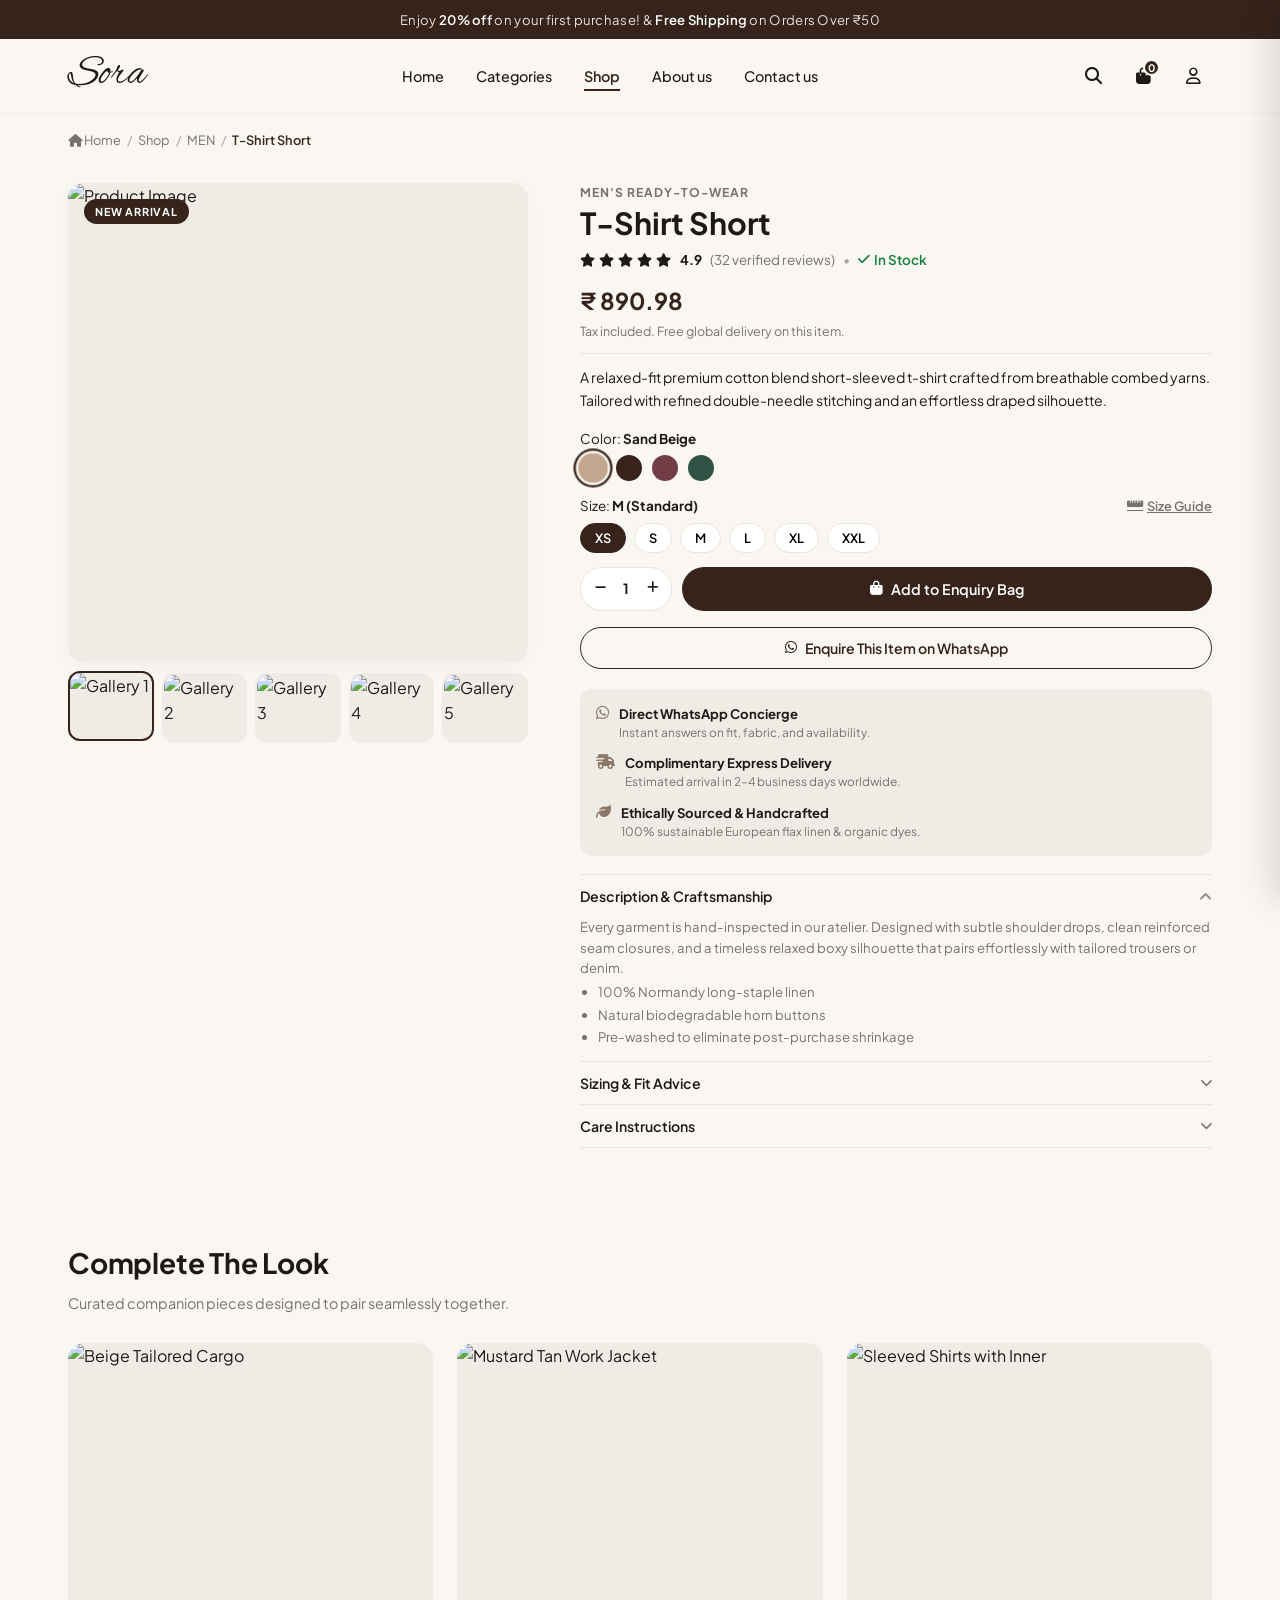
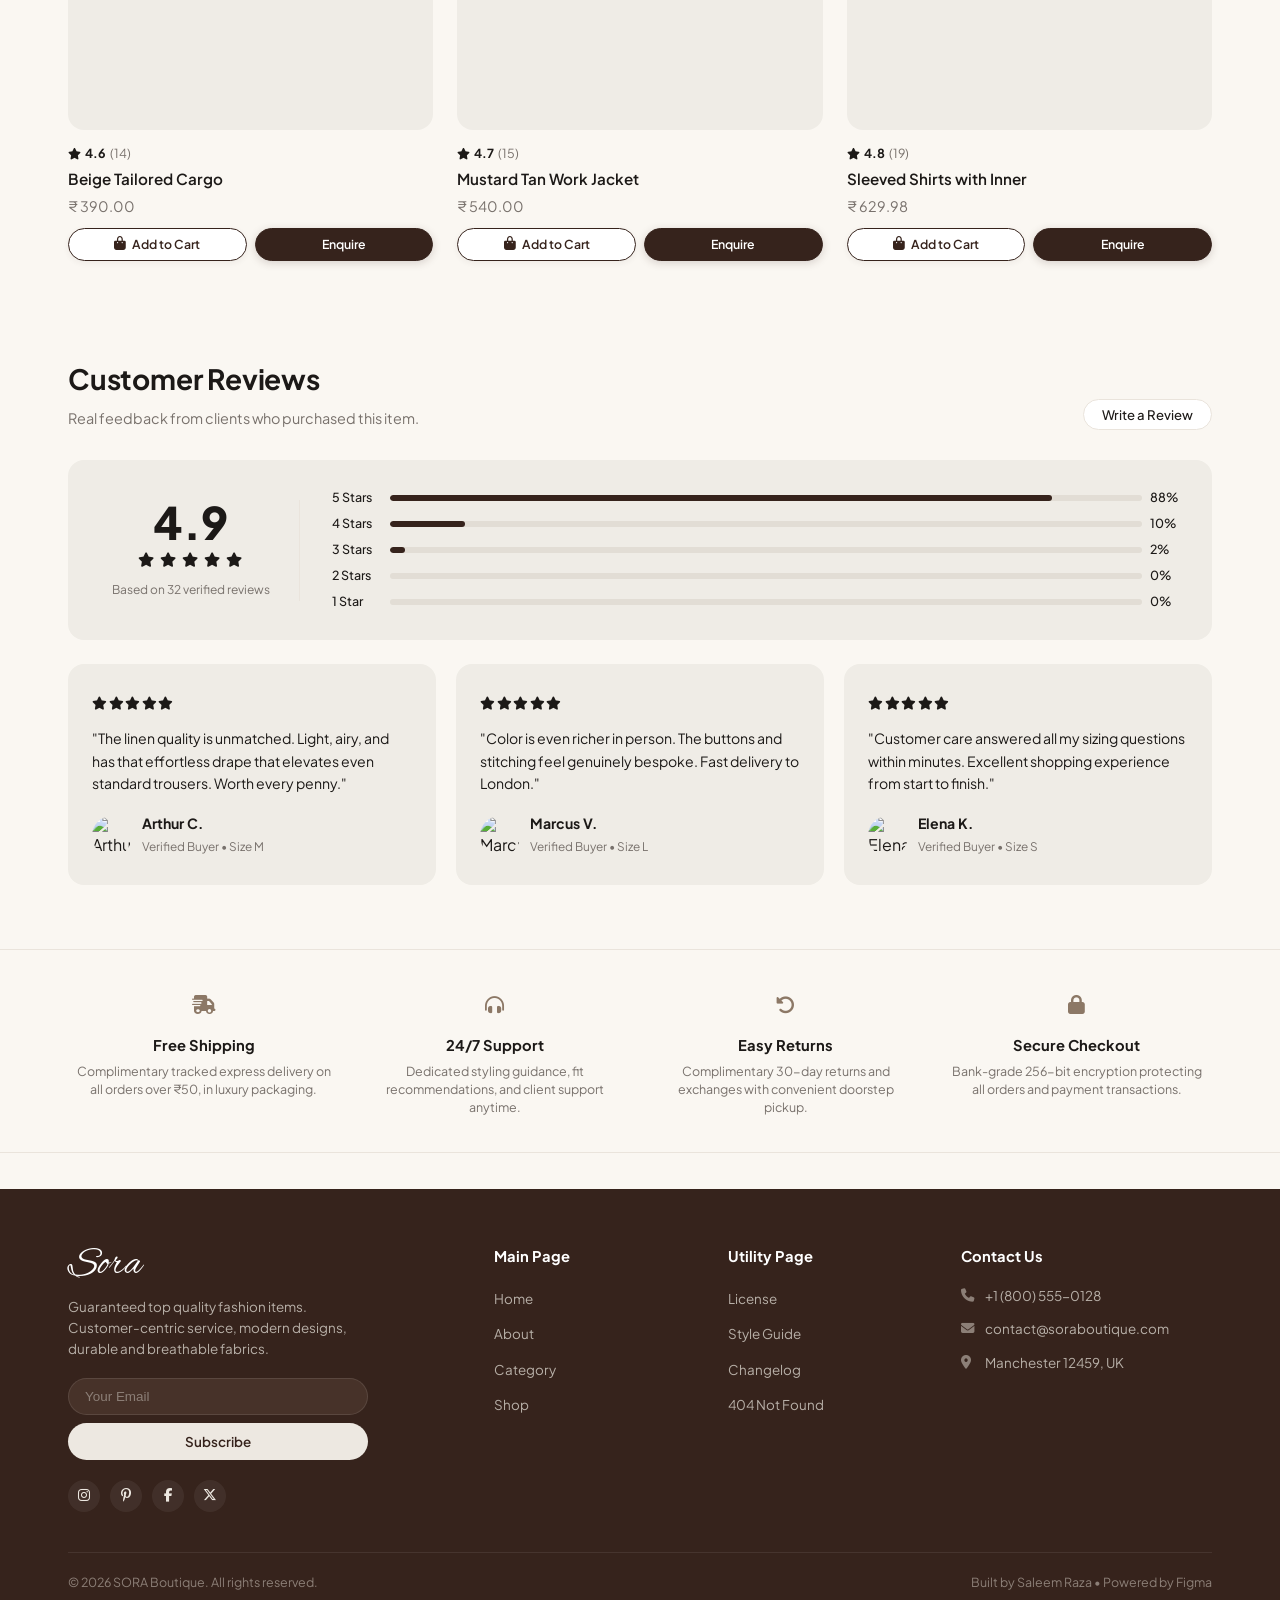
==== commit 044df5ff: "Fix product listing error, enhance filters, fix mobile announcement bar, and clean project" ====
--- a/product-detail.html
+++ b/product-detail.html
@@ -642,7 +642,7 @@
       <div class="search-header">
         <div class="search-input-box">
           <i class="fa-solid fa-magnifying-glass"></i>
-          <input type="text" id="searchInput" placeholder="Search clothes, shirts, collections..." autofocus />
+          <input type="text" id="searchInput" placeholder="Search clothes, shirts, collections...">
         </div>
         <button class="search-close-btn" onclick="closeSearch()"><i class="fa-solid fa-xmark"></i></button>
       </div>
--- a/style.css
+++ b/style.css
@@ -91,10 +91,17 @@
   background-color: var(--color-primary-dark);
   color: #E7E2DC;
   text-align: center;
-  padding: 9px 16px;
+  padding: 10px 16px;
   font-size: 0.82rem;
+  line-height: 1.45;
   letter-spacing: 0.3px;
   font-weight: 400;
+  position: relative;
+  z-index: 10;
+}
+
+.announcement-bar p {
+  margin: 0;
 }
 
 .announcement-bar strong {
@@ -2755,19 +2762,26 @@
 
 @media (max-width: 768px) {
   .nav-menu {
-    position: fixed;
-    top: 74px;
+    position: absolute;
+    top: 100%;
     left: 0;
     right: 0;
     background-color: var(--bg-body);
     border-bottom: 1px solid var(--color-border-subtle);
     padding: 20px 24px;
-    transform: translateY(-120%);
-    transition: transform 0.3s ease;
-    box-shadow: 0 10px 20px rgba(0,0,0,0.05);
+    opacity: 0;
+    visibility: hidden;
+    pointer-events: none;
+    transform: translateY(-8px);
+    transition: opacity 0.25s ease, transform 0.25s ease, visibility 0.25s ease;
+    box-shadow: 0 12px 25px rgba(0, 0, 0, 0.08);
+    z-index: 99;
   }
 
   .nav-menu.active {
+    opacity: 1;
+    visibility: visible;
+    pointer-events: auto;
     transform: translateY(0);
   }
 
@@ -2868,6 +2882,12 @@
 }
 
 @media (max-width: 480px) {
+  .announcement-bar {
+    font-size: 0.76rem;
+    padding: 8px 12px;
+    line-height: 1.4;
+  }
+
   .product-grid-3 {
     grid-template-columns: 1fr;
   }
